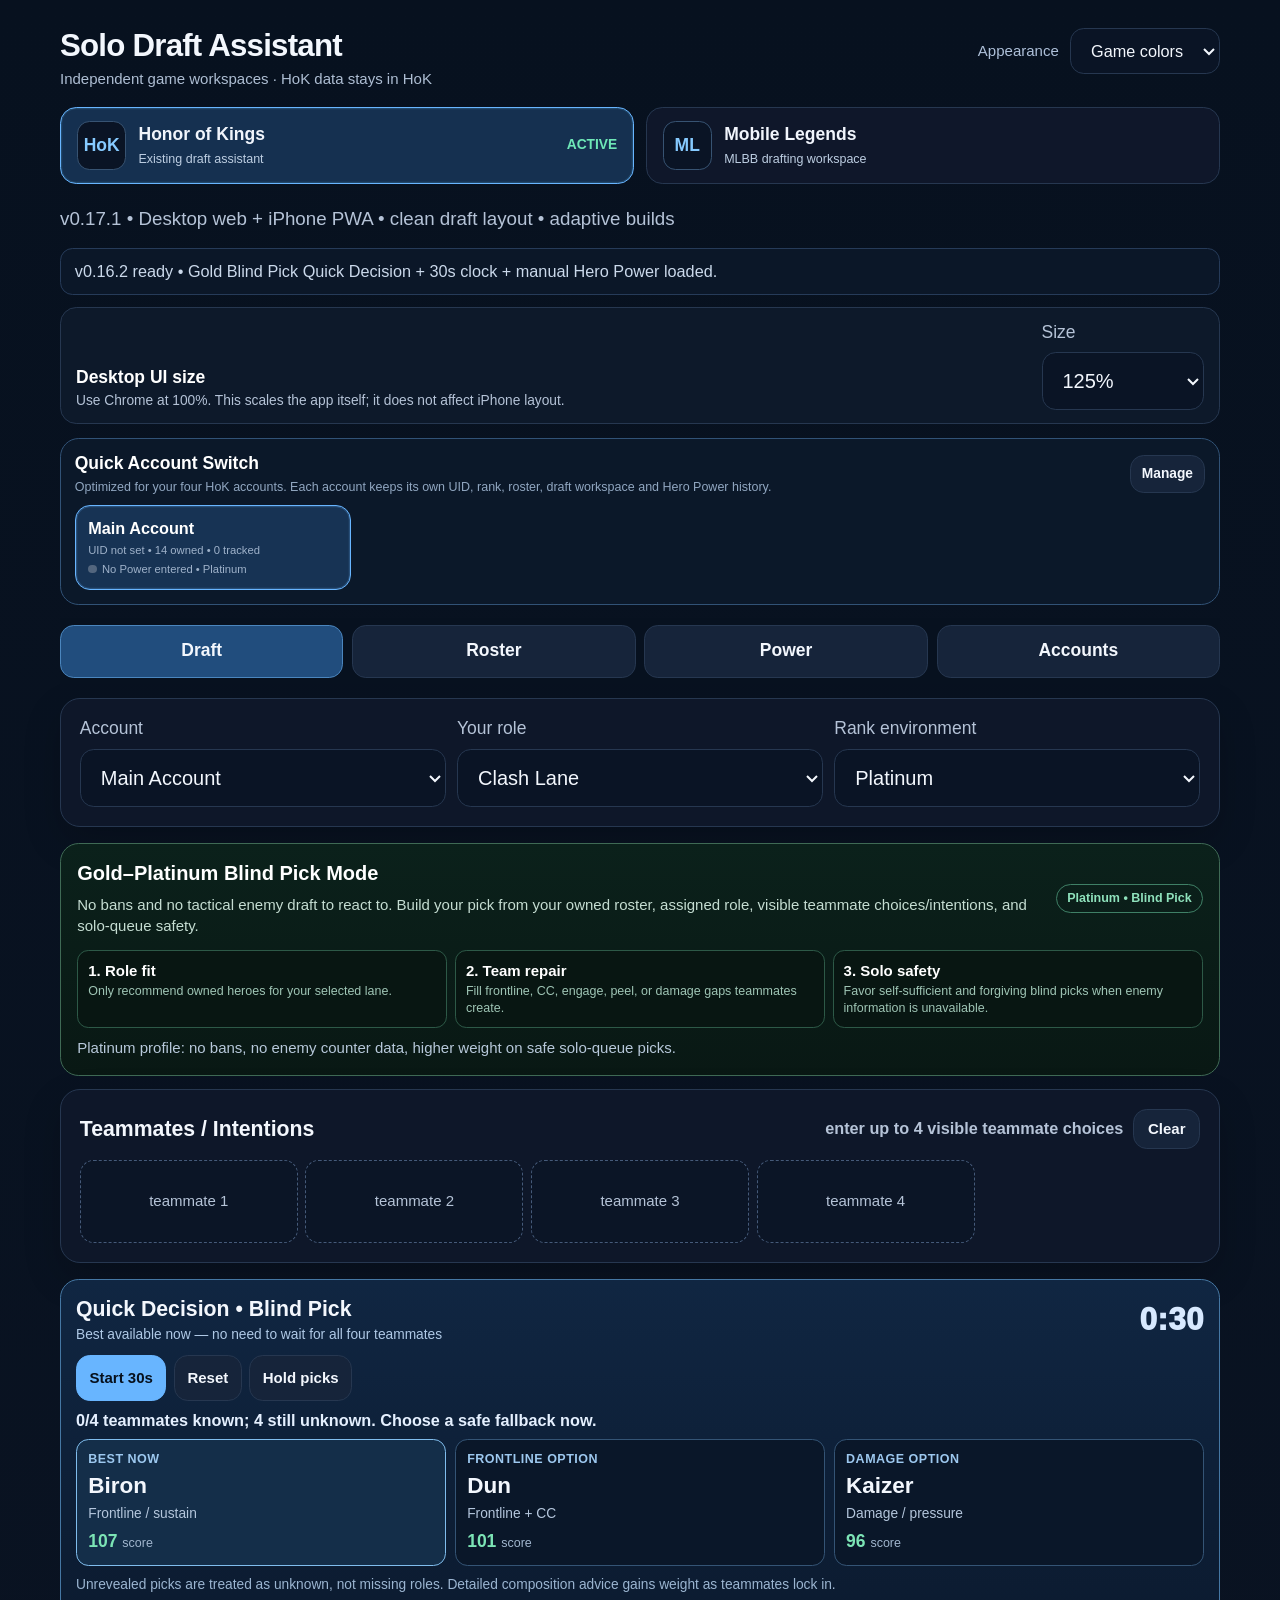
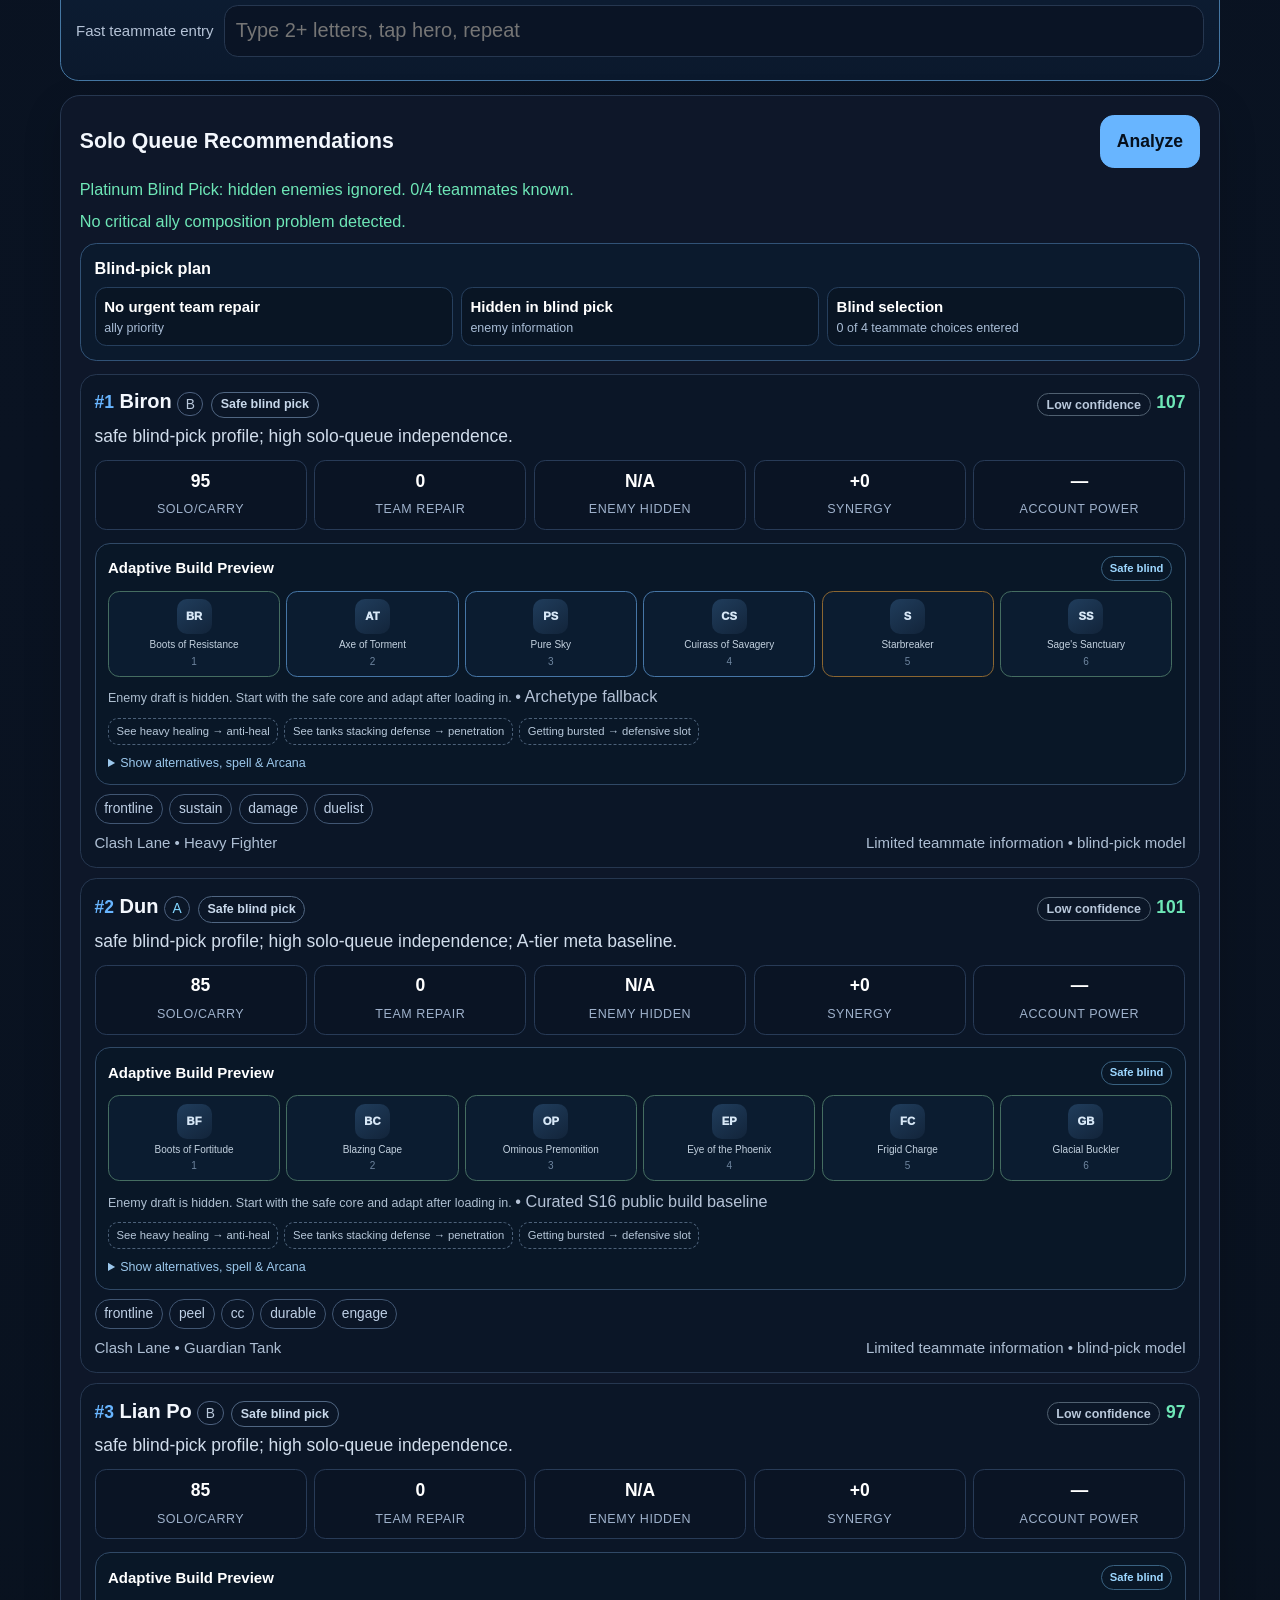
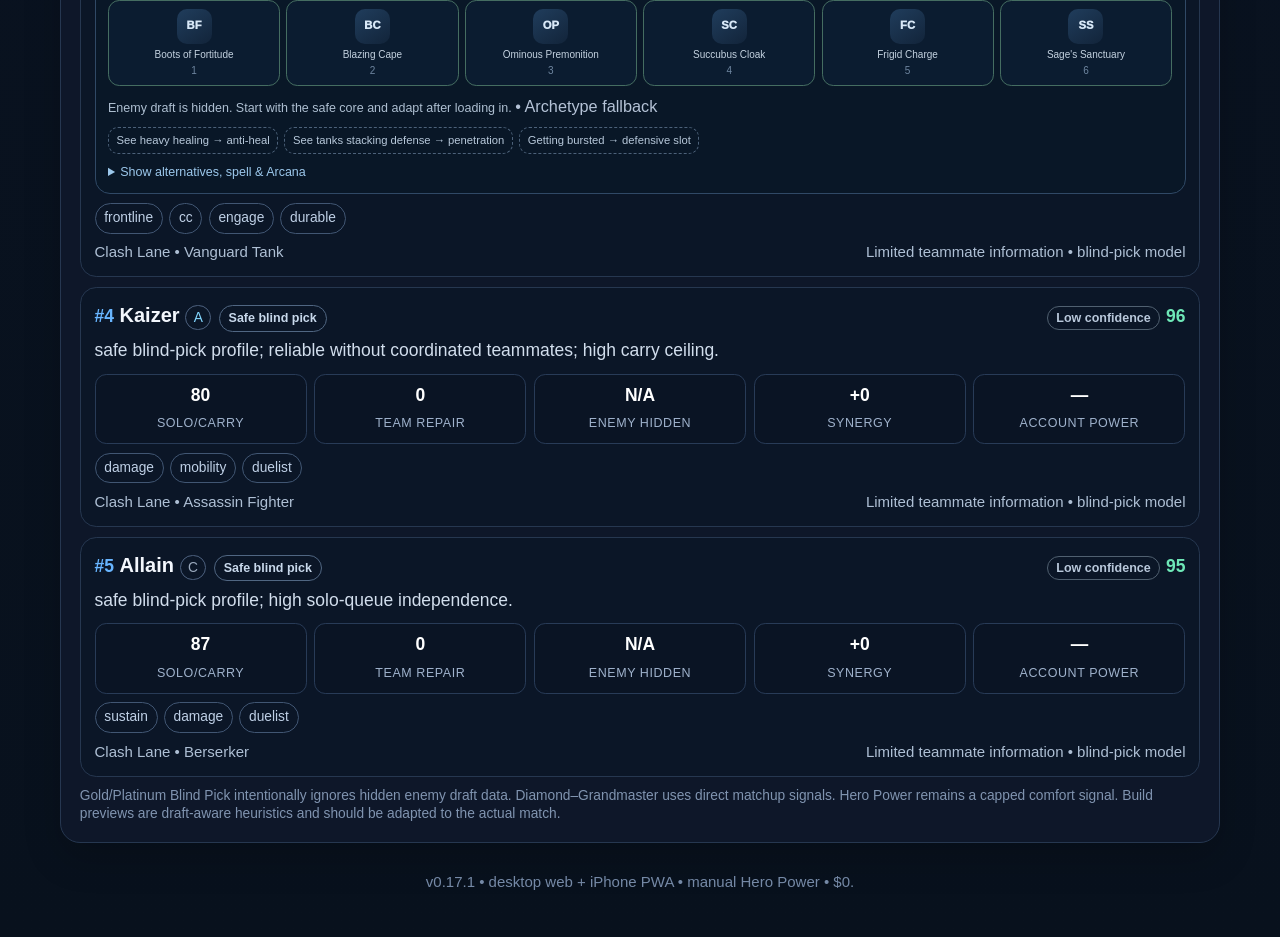
==== index.html @ 766354cb "chore: update v0.17.1 visible release labels" ====
<!doctype html>
<html lang="en">
<head>
<meta charset="utf-8"/>
<meta name="viewport" content="width=device-width,initial-scale=1,viewport-fit=cover"/>
<meta name="theme-color" content="#0f172a"/>
<meta name="color-scheme" content="dark"/>
<meta name="apple-mobile-web-app-capable" content="yes"/>
<meta name="apple-mobile-web-app-status-bar-style" content="black-translucent"/>
<meta name="format-detection" content="telephone=no"/>
<meta name="mobile-web-app-capable" content="yes"/>

<title>HoK Solo Draft Assistant — iPhone</title>
<style>
:root{--bg:#07111f;--panel:#0f172a;--line:#263750;--text:#f3f7fd;--muted:#b5c3d7;--accent:#68b5ff;--good:#6ee7b7;--warn:#fbbf24;--bad:#fb7185}
*{box-sizing:border-box} body{margin:0;background:linear-gradient(180deg,#07111f,#0a1322 50%,#08111d);color:var(--text);font-family:-apple-system,BlinkMacSystemFont,"Segoe UI",Roboto,Arial,sans-serif;min-height:100vh;padding:env(safe-area-inset-top) 0 env(safe-area-inset-bottom);font-size:16px;line-height:1.35;-webkit-text-size-adjust:100%;text-size-adjust:100%}
button,input,select{font:inherit}button{color:var(--text);cursor:pointer}button:disabled{opacity:.45;cursor:not-allowed}.app{max-width:960px;margin:auto;padding:16px;transform-origin:top center}h1{font-size:27px;margin:4px 0 2px}.sub{color:var(--muted);font-size:15px;margin-bottom:14px}
.panel{background:rgba(15,23,42,.97);border:1px solid var(--line);border-radius:16px;padding:13px;margin-bottom:11px;box-shadow:0 12px 30px rgba(0,0,0,.18)}
.row{display:flex;gap:8px;align-items:center}.grow{flex:1}.grid{display:grid;grid-template-columns:repeat(3,1fr);gap:9px}
label{display:block;color:var(--muted);font-size:14px;margin-bottom:6px} select,input[type=text]{width:100%;background:#0a1425;color:var(--text);border:1px solid var(--line);border-radius:11px;padding:13px 12px;outline:none;min-height:46px}
.btn{border:1px solid var(--line);background:#16243a;color:var(--text);border-radius:11px;padding:11px 13px;font-weight:750;font-size:14px}.btn.primary{background:var(--accent);border-color:var(--accent);color:#06101d}.btn.active{background:#214d7d;border-color:#4b86be}
.tabs{display:flex;gap:7px;margin-bottom:11px;position:sticky;top:0;z-index:10;background:#07111f;padding:5px 0}.tab{flex:1}.hidden{display:none!important}.section-title{font-size:17px;font-weight:800;margin-bottom:9px;display:flex;align-items:center;justify-content:space-between;gap:8px}
.slots{display:grid;grid-template-columns:repeat(5,1fr);gap:6px}.slot{min-height:68px;border:1px dashed #455a79;border-radius:11px;padding:5px;display:flex;align-items:center;justify-content:center;text-align:center;color:var(--muted);font-size:12px;background:#0b1526;position:relative}.slot.filled{border-style:solid;color:var(--text);background:#142239}.slot .x{position:absolute;right:3px;top:0;border:0;background:transparent;color:#c4d0df;font-size:17px}.slot small{display:block;color:#b8c7da;font-size:10px;margin-top:3px}
.modebar{display:flex;gap:6px;overflow-x:auto;overflow-y:hidden;margin:8px 0;-webkit-overflow-scrolling:touch}.mode{white-space:nowrap}.hero-list{display:grid;grid-template-columns:repeat(2,1fr);gap:7px;padding-right:2px}.picker-list{max-height:none!important;overflow:visible!important}.picker-toolbar{display:flex;align-items:center;justify-content:space-between;gap:8px;margin:8px 0}.picker-toolbar .btn{padding:10px 12px}.pager{display:flex;align-items:center;justify-content:center;gap:9px;margin-top:10px}.pager .btn{min-width:104px}.pager-info{min-width:74px;text-align:center;color:var(--muted);font-size:13px}.picker-empty{grid-column:1/-1;border:1px dashed #3d526f;border-radius:11px;padding:18px;text-align:center;color:var(--muted);font-size:13px}.result-count{font-size:12px;color:var(--muted);text-align:right}
.hero{border:1px solid var(--line);background:#0c1728;border-radius:12px;padding:11px;display:flex;justify-content:space-between;gap:8px;align-items:center;color:var(--text);text-align:left;width:100%}.hero-name{font-size:16px;font-weight:850;color:#fff;letter-spacing:.1px}.hero-meta{font-size:12px;color:#c7d5e8;font-weight:600;margin-top:2px}.pill{font-size:11px;border:1px solid #4d617f;border-radius:999px;padding:3px 6px;color:#c7d5e8;white-space:nowrap}.pill.owned{color:var(--good);border-color:#2e725d}.tierS{color:#ffd166}.tierA{color:#83d7ff}.tierB{color:#b9c8db}.tierC{color:#9aa9bd}
.rec{border:1px solid var(--line);border-radius:13px;padding:11px;margin-bottom:8px;background:#0b1627}.rec-head{display:flex;justify-content:space-between;gap:8px}.rank{font-size:14px;color:var(--accent);font-weight:900}.score{font-size:14px;color:var(--good);font-weight:900}.reason{font-size:14px;color:#d2deed;margin-top:5px;line-height:1.4}.tags{display:flex;gap:5px;flex-wrap:wrap;margin-top:7px}.tag{font-size:11px;padding:4px 7px;border-radius:999px;border:1px solid #415673;color:#bfd0e6}.issues{display:flex;gap:6px;flex-wrap:wrap;margin:0 0 9px}.issue{font-size:12px;padding:5px 8px;border-radius:999px;background:#2a2016;color:#ffd39a;border:1px solid #72512c}.enemyissue{background:#251a25;color:#f4c6ef;border-color:#664366}.ok{font-size:13px;color:var(--good);margin-bottom:8px}.muted{color:var(--muted);font-size:13px}.statline{display:flex;justify-content:space-between;gap:8px;color:#aebfd4;font-size:12px;margin-top:7px}.account-row{margin-bottom:7px}.footer{color:#7589a6;text-align:center;font-size:12px;padding:10px 0 20px}
.status{font-size:13px;padding:9px 11px;border-radius:10px;background:#0b1728;border:1px solid #263b59;margin-bottom:10px;color:#cbd9eb}
.breakdown{display:grid;grid-template-columns:repeat(4,1fr);gap:6px;margin-top:9px}.metric{background:#0a1424;border:1px solid #283b57;border-radius:9px;padding:7px;text-align:center}.metric strong{display:block;font-size:14px;color:#fff}.metric span{font-size:10px;color:#9fb2cc;text-transform:uppercase;letter-spacing:.45px}.match-good{color:#7ce5ba;border-color:#2f6e5c}.match-bad{color:#ff9aad;border-color:#74404b}.syn-good{color:#9fd5ff;border-color:#376386}.source-note{font-size:11px;color:#8094b0;line-height:1.35;margin-top:8px}.recommendation-label{font-size:11px;font-weight:800;letter-spacing:.4px;text-transform:uppercase;color:#9cb0ca;margin-top:8px;margin-bottom:4px}
.draft-summary{border:1px solid #315276;background:#0b1a2d;border-radius:13px;padding:11px;margin-bottom:10px}.draft-summary-title{font-size:13px;font-weight:900;color:#fff;margin-bottom:6px}.draft-summary-grid{display:grid;grid-template-columns:repeat(3,1fr);gap:6px}.summary-cell{background:#091524;border:1px solid #263f5d;border-radius:9px;padding:7px}.summary-cell strong{display:block;color:#fff;font-size:12px}.summary-cell span{display:block;color:#a9bdd6;font-size:10px;margin-top:2px}.pick-badge{display:inline-flex;align-items:center;border:1px solid #426383;border-radius:999px;padding:3px 7px;font-size:10px;font-weight:850;margin-left:6px;color:#d7e8fb}.pick-badge.counter{color:#82e2ba;border-color:#31705a}.pick-badge.teamfix{color:#ffd78d;border-color:#765b2d}.pick-badge.synergy{color:#9fd5ff;border-color:#376386}.pick-badge.safe{color:#c8d8eb;border-color:#506682}.pick-badge.carry{color:#e5b6ff;border-color:#69477b}.pick-badge.risk{color:#ff9aad;border-color:#74404b}.confidence{font-size:10px;font-weight:850;padding:3px 7px;border-radius:999px;border:1px solid #405873;color:#bdd0e5}.confidence.high{color:#7ce5ba;border-color:#2f6e5c}.confidence.medium{color:#ffd78d;border-color:#765b2d}.confidence.low{color:#b9c8db;border-color:#506070}.warning-line{margin-top:7px;font-size:11px;color:#ffb3bf;font-weight:700}


/* v0.5 Diamond–Grandmaster live draft clock */
.draft-clock{border:1px solid #315f8c;background:linear-gradient(180deg,#0b1b30,#091523);border-radius:15px;padding:13px;margin-bottom:11px}
.clock-head{display:flex;align-items:center;justify-content:space-between;gap:10px;margin-bottom:9px}.clock-title{font-size:16px;font-weight:900;color:#fff}.clock-rank-note{font-size:11px;color:#9db5d0}
.phase-buttons{display:grid;grid-template-columns:repeat(4,1fr);gap:6px;margin-bottom:10px}.phase-btn{padding:9px 7px;font-size:12px}.phase-btn.active{background:#1f5689;border-color:#63a9e9}
.clock-main{display:grid;grid-template-columns:150px 1fr;gap:11px;align-items:stretch}.timer-box{display:flex;flex-direction:column;align-items:center;justify-content:center;background:#07111e;border:1px solid #2a4563;border-radius:13px;padding:10px;min-height:112px}.timer-value{font-size:38px;line-height:1;font-weight:950;letter-spacing:1px;color:#fff;font-variant-numeric:tabular-nums}.timer-label{font-size:10px;color:#92a9c3;text-transform:uppercase;letter-spacing:.7px;margin-top:5px}.timer-box.commit{border-color:#8b692e;background:#211a0d}.timer-box.commit .timer-value{color:#ffd477}.timer-box.emergency{border-color:#8c3d4a;background:#251116;animation:pulseUrgent .8s infinite alternate}.timer-box.emergency .timer-value{color:#ff94a7}@keyframes pulseUrgent{from{box-shadow:0 0 0 rgba(251,113,133,0)}to{box-shadow:0 0 18px rgba(251,113,133,.24)}}
.clock-controls{display:flex;gap:6px;margin-top:8px}.clock-controls .btn{padding:7px 9px;font-size:11px}.phase-guide{background:#0a1727;border:1px solid #29425f;border-radius:12px;padding:10px}.phase-guide strong{display:block;color:#fff;font-size:13px;margin-bottom:4px}.phase-guide p{margin:0;color:#c1d0e3;font-size:12px;line-height:1.4}.decision-mode{display:inline-flex;margin-top:7px;padding:4px 8px;border-radius:999px;border:1px solid #45617e;color:#cbd9e9;font-size:10px;font-weight:850;text-transform:uppercase;letter-spacing:.45px}.decision-mode.commit{color:#ffd477;border-color:#8b692e}.decision-mode.emergency{color:#ff9daf;border-color:#8c3d4a}
.phase-math{display:grid;grid-template-columns:repeat(4,1fr);gap:6px;margin-top:9px}.phase-math div{background:#081421;border:1px solid #263d58;border-radius:9px;padding:7px;text-align:center}.phase-math strong{display:block;color:#fff;font-size:11px}.phase-math span{display:block;color:#8ea5bf;font-size:9px;margin-top:2px}
.urgent-banner{border:1px solid #8c3d4a;background:#251116;color:#ffb7c3;border-radius:10px;padding:9px 10px;margin-bottom:8px;font-size:12px;font-weight:800}.commit-banner{border:1px solid #8b692e;background:#211a0d;color:#ffe0a0;border-radius:10px;padding:9px 10px;margin-bottom:8px;font-size:12px;font-weight:800}

.power-account{display:flex;justify-content:space-between;gap:12px;align-items:center;padding:11px 12px;border:1px solid var(--line);border-radius:13px;background:#0b1627;margin-bottom:10px}.power-account strong{font-size:15px}.uid-line{font-size:11px;color:#c9d7e9;margin-top:3px}.uid-missing{color:#fbbf24}.power-summary{display:grid;grid-template-columns:repeat(3,1fr);gap:8px;margin:10px 0}.power-stat{border:1px solid var(--line);background:#0b1627;border-radius:12px;padding:10px}.power-stat strong{display:block;font-size:18px;color:#fff}.power-stat span{display:block;font-size:10px;color:var(--muted);margin-top:3px}.power-row{border:1px solid var(--line);background:#0c1728;border-radius:13px;padding:11px;margin-bottom:8px}.power-row-top{display:flex;justify-content:space-between;gap:8px;align-items:flex-start}.power-current{font-size:18px;font-weight:900;color:#fff}.power-delta{font-size:10px;font-weight:800}.power-delta.up{color:var(--good)}.power-delta.down{color:var(--bad)}.power-delta.flat{color:var(--muted)}.power-controls{display:grid;grid-template-columns:1fr auto;gap:8px;margin-top:9px}.power-controls input{min-width:0}.power-history{display:flex;gap:6px;flex-wrap:wrap;margin-top:7px}.history-chip{font-size:9px;border:1px solid #40516b;border-radius:999px;padding:3px 6px;color:#bcd0e6}.account-editor{width:100%}.account-editor-grid{display:grid;grid-template-columns:minmax(0,1fr) minmax(150px,.8fr) auto;gap:8px;align-items:end}.account-editor-grid input{width:100%}.account-note{font-size:10px;color:var(--muted);margin-top:5px;line-height:1.35}.uid-badge{font-size:10px;border:1px solid #40516b;border-radius:999px;padding:4px 7px;color:#c9d7e9}.uid-badge.linked{color:var(--good);border-color:#2e725d}.power-source{font-size:10px;color:var(--muted);line-height:1.4;margin-top:8px}.power-empty{padding:14px;border:1px dashed #40516b;border-radius:12px;color:var(--muted);font-size:12px}
@media(max-width:600px){.power-summary{grid-template-columns:1fr}.account-editor-grid{grid-template-columns:1fr}.power-account{align-items:flex-start;flex-direction:column}}
@media(max-width:800px){.phase-buttons{grid-template-columns:1fr 1fr}.clock-main{grid-template-columns:1fr}.phase-math{grid-template-columns:1fr 1fr}.timer-value{font-size:42px}}

/* v0.6 Gold–Platinum blind-pick mode */
.blind-panel{border:1px solid #3f6a55;background:linear-gradient(180deg,#0b211b,#091814);border-radius:15px;padding:13px;margin-bottom:11px}
.blind-head{display:flex;align-items:center;justify-content:space-between;gap:10px}.blind-title{font-size:16px;font-weight:900;color:#fff}.blind-copy{font-size:12px;color:#c5ddd2;line-height:1.45;margin-top:5px}.blind-grid{display:grid;grid-template-columns:repeat(3,1fr);gap:6px;margin-top:10px}.blind-cell{background:#081612;border:1px solid #2d5947;border-radius:9px;padding:8px}.blind-cell strong{display:block;color:#fff;font-size:12px}.blind-cell span{display:block;color:#9fc5b5;font-size:10px;margin-top:2px}.blind-badge{font-size:10px;font-weight:850;padding:4px 8px;border:1px solid #3f8066;border-radius:999px;color:#8fe2bc;white-space:nowrap}.rank-mode-note{font-size:12px;color:#b7c8da;margin-top:8px}.blind-mode .enemy-only,.blind-mode .ban-only{display:none!important}.blind-mode #draftClock{display:none!important}.draft-mode #blindPickPanel{display:none!important}
@media(max-width:700px){.blind-grid{grid-template-columns:1fr}}

/* v0.3.3 desktop display scaling: approximates browser zoom without changing Chrome itself */
.scale-panel{display:flex;align-items:end;gap:10px;margin-bottom:11px;padding:10px 12px;background:#0d192a;border:1px solid var(--line);border-radius:13px}
.scale-panel .scale-copy{flex:1;min-width:0}.scale-panel .scale-title{font-weight:850;font-size:14px;color:#fff}.scale-panel .scale-note{font-size:11px;color:var(--muted);margin-top:2px}.scale-panel select{width:130px;min-width:130px}
@media(min-width:801px){
  body[data-ui-scale="100"] .app{zoom:1}
  body[data-ui-scale="115"] .app{zoom:1.15}
  body[data-ui-scale="125"] .app{zoom:1.25}
  body[data-ui-scale="135"] .app{zoom:1.35}
  .panel{padding:15px;margin-bottom:13px}
  .hero-list{grid-template-columns:repeat(2,minmax(0,1fr));gap:9px}
  .hero{min-height:58px;padding:11px}
  .slot{min-height:66px}
}
@media(max-width:800px){
  body .app{zoom:1!important;max-width:800px}
  .scale-panel{display:none}
}
@media(max-width:600px){.draft-summary-grid{grid-template-columns:1fr}.breakdown{grid-template-columns:repeat(2,1fr)}.app{padding:12px}.hero-name{font-size:16px}.hero-meta{font-size:12px}.pill{font-size:10px}.grid{grid-template-columns:1fr 1fr}.hero-list{grid-template-columns:1fr}.slots{gap:5px}.slot{min-height:56px}.rankfield{grid-column:1/-1}}

/* v0.8 quick account switcher */
.account-switch-shell{border:1px solid #315276;background:#0b1829;border-radius:15px;padding:11px;margin-bottom:11px}.account-switch-head{display:flex;align-items:center;justify-content:space-between;gap:10px;margin-bottom:8px}.account-switch-title{font-size:14px;font-weight:900;color:#fff}.account-switch-note{font-size:10px;color:#91a7c1;margin-top:2px}.quick-accounts{display:grid;grid-template-columns:repeat(4,minmax(0,1fr));gap:7px}.quick-account{border:1px solid #314762;background:#0a1424;border-radius:12px;padding:9px 10px;text-align:left;min-width:0;transition:border-color .12s,background .12s,transform .12s}.quick-account:hover{border-color:#4f7196}.quick-account.active{background:#173354;border-color:#68b5ff;box-shadow:inset 0 0 0 1px rgba(104,181,255,.22)}.quick-account-name{font-size:13px;font-weight:900;color:#fff;white-space:nowrap;overflow:hidden;text-overflow:ellipsis}.quick-account-meta{font-size:9px;color:#9fb2ca;margin-top:3px;white-space:nowrap;overflow:hidden;text-overflow:ellipsis}.quick-account-rank{display:inline-block;margin-top:5px;font-size:9px;font-weight:850;border:1px solid #425c79;border-radius:999px;padding:2px 6px;color:#c9d8e9}.quick-account.active .quick-account-rank{color:#8fd3ff;border-color:#4c83b2}.quick-account-empty{grid-column:1/-1;color:var(--muted);font-size:11px;padding:6px}.account-profile-grid{display:grid;grid-template-columns:minmax(0,1fr) minmax(150px,.9fr) minmax(130px,.7fr) auto;gap:8px;align-items:end}.account-profile-grid input,.account-profile-grid select{width:100%}.active-account-summary{font-size:11px;color:#b9cce2}.manage-accounts-btn{padding:7px 9px;font-size:11px}
@media(max-width:760px){.quick-accounts{grid-template-columns:repeat(2,minmax(0,1fr))}.account-profile-grid{grid-template-columns:1fr 1fr}.account-profile-grid .profile-save-wrap{grid-column:1/-1}.account-profile-grid .profile-save-wrap .btn{width:100%}}
@media(max-width:430px){.quick-accounts{grid-template-columns:1fr 1fr}.quick-account{padding:8px}.quick-account-name{font-size:12px}.account-profile-grid{grid-template-columns:1fr}}


/* v0.11 Camp Power dashboard + account-aware drafting */
.sync-dashboard{border:1px solid #34516f;background:linear-gradient(180deg,#0a1b2f,#091624);border-radius:14px;padding:12px;margin-bottom:11px}
.sync-top{display:flex;justify-content:space-between;gap:12px;align-items:flex-start}.sync-title{font-size:15px;font-weight:900;color:#fff}.sync-sub{font-size:10px;color:#9db2cb;margin-top:3px;line-height:1.4}
.sync-badge{font-size:10px;font-weight:900;padding:5px 8px;border-radius:999px;border:1px solid #4b607b;color:#b8c9dc;white-space:nowrap}.sync-badge.good{color:#7ce5ba;border-color:#2f6e5c}.sync-badge.stale{color:#ffd28c;border-color:#76572e}
.sync-grid{display:grid;grid-template-columns:repeat(4,1fr);gap:7px;margin-top:9px}.sync-cell{border:1px solid #2d4059;background:#091524;border-radius:10px;padding:8px}.sync-cell strong{display:block;color:#fff;font-size:13px}.sync-cell span{display:block;color:#94a9c1;font-size:9px;margin-top:2px}
.sync-actions{display:flex;gap:7px;flex-wrap:wrap;margin-top:9px}.sync-primary{font-size:13px;padding:11px 14px}
.stale-warning{border:1px solid #75572d;background:#241b0d;color:#ffd28c;border-radius:10px;padding:8px 10px;font-size:11px;font-weight:750;margin-top:8px}
.power-toolbar{display:grid;grid-template-columns:1fr 190px;gap:8px;margin-top:8px}.power-sort-wrap label{margin-bottom:4px}
.power-sync-history{margin-top:10px;border-top:1px solid #233650;padding-top:8px}.sync-history-row{display:flex;justify-content:space-between;gap:10px;font-size:10px;color:#b7c7da;padding:5px 0;border-bottom:1px solid rgba(64,81,107,.35)}.sync-history-row:last-child{border-bottom:0}
.power-card-actions{margin-top:8px}.manual-fallback summary{font-size:10px;color:#879bb5;cursor:pointer}.manual-fallback[open] summary{color:#b8c9dc}.manual-fallback .power-controls{margin-top:7px}
.power-source-label{display:inline-block;margin-top:4px;font-size:9px;padding:2px 6px;border:1px solid #345b70;border-radius:999px;color:#8bd3ef}
.comfort-good{color:#7ce5ba;border-color:#2f6e5c}.comfort-mid{color:#9fd5ff;border-color:#376386}
.account-sync-dot{display:inline-block;width:7px;height:7px;border-radius:50%;background:#53667e;margin-right:4px}.account-sync-dot.good{background:#6ee7b7}.account-sync-dot.stale{background:#fbbf24}
@media(min-width:601px){.breakdown{grid-template-columns:repeat(5,1fr)}}
@media(max-width:700px){.sync-grid{grid-template-columns:repeat(2,1fr)}.power-toolbar{grid-template-columns:1fr}.sync-top{flex-direction:column}.sync-actions .btn{flex:1}}


/* v0.12-v0.14 reliability, Power progression and adaptive-build UI */
.sync-pipeline{display:flex;gap:5px;flex-wrap:wrap;margin-top:9px}
.sync-step{font-size:9px;font-weight:850;border:1px solid #324862;color:#7f93aa;border-radius:999px;padding:4px 7px}
.sync-step.active{border-color:#4f86bd;color:#a9d7ff;background:#0f2944}.sync-step.done{border-color:#2f6e5c;color:#7ce5ba;background:#0b2a23}.sync-step.fail{border-color:#7d3b43;color:#ff9ca7;background:#2e1015}
.sync-failure{margin-top:9px;border:1px solid #7d3b43;background:#281116;color:#ffd0d4;border-radius:11px;padding:9px 10px;font-size:11px;line-height:1.45}
.sync-failure strong{display:block;color:#fff;margin-bottom:3px}.sync-failure .row{margin-top:7px}
.data-safety{margin-top:14px;padding-top:12px;border-top:1px solid var(--line)}
.safety-grid{display:grid;grid-template-columns:repeat(3,1fr);gap:8px}.safety-card{border:1px solid #2d4059;background:#091524;border-radius:11px;padding:9px;display:flex;flex-direction:column;gap:7px}.safety-card strong{color:#fff}.safety-card span{font-size:10px;color:#97abc2;line-height:1.4}.safety-card input{font-size:10px}
.power-progress-card{border:1px solid #314760;background:#0a1728;border-radius:11px;padding:9px;margin-top:7px}
.power-mainline{display:flex;align-items:flex-end;justify-content:space-between;gap:8px}.power-mainline strong{font-size:25px;color:#fff}.power-status-pill{font-size:9px;font-weight:900;border:1px solid #50627a;border-radius:999px;padding:3px 6px;color:#b9c9dc}.power-status-pill.ranked{border-color:#756630;color:#ffe594}.power-status-pill.opportunity{border-color:#2f6e5c;color:#7ce5ba}
.progress-track{height:7px;border-radius:999px;background:#17263a;overflow:hidden;margin-top:7px}.progress-fill{height:100%;background:linear-gradient(90deg,#4d8fd0,#77d6b2);border-radius:999px}
.power-break-grid{display:grid;grid-template-columns:repeat(3,1fr);gap:6px;margin-top:8px}.power-break-cell{border:1px solid #273b52;border-radius:9px;padding:7px;background:#091321}.power-break-cell strong{display:block;color:#fff;font-size:12px}.power-break-cell span{display:block;font-size:8px;color:#8ea4bd;margin-top:2px}
.power-advice{margin-top:8px;border-left:3px solid #4d8fd0;padding:6px 8px;background:#0a1a2c;border-radius:0 8px 8px 0;font-size:10px;color:#bed0e2;line-height:1.45}.power-advice strong{color:#fff}
.extended-missing{font-size:9px;color:#8297b0;margin-top:6px}
.manual-metrics{display:grid;grid-template-columns:repeat(4,1fr);gap:6px;margin-top:7px}.manual-metrics input{min-width:0}
.build-preview{margin-top:10px;border:1px solid #304966;background:#091727;border-radius:12px;padding:10px}.build-head{display:flex;justify-content:space-between;gap:8px;align-items:center}.build-title{font-weight:900;color:#fff;font-size:12px}.build-badge{font-size:9px;font-weight:900;border:1px solid #396180;color:#9dd7ff;border-radius:999px;padding:3px 6px}
.item-strip{display:grid;grid-template-columns:repeat(6,1fr);gap:5px;margin-top:8px}.item-card{border:1px solid #344a64;background:#0b1c30;border-radius:9px;padding:6px 4px;text-align:center;min-width:0}.item-card.core{border-color:#4676a6}.item-card.counter{border-color:#8b6631}.item-card.defense{border-color:#456d61}.item-card .item-icon{width:28px;height:28px;margin:0 auto 4px;border-radius:8px;background:linear-gradient(145deg,#203d5c,#12243a);display:flex;align-items:center;justify-content:center;color:#d8e8f7;font-weight:950;font-size:9px}.item-card .item-name{font-size:8px;line-height:1.15;color:#c4d2e0;word-break:break-word}.item-card .item-num{font-size:8px;color:#6f86a0;margin-top:3px}
.build-reason{font-size:10px;color:#aebfd1;line-height:1.45;margin-top:7px}.build-swaps{display:flex;gap:5px;flex-wrap:wrap;margin-top:7px}.swap-chip{font-size:9px;border:1px dashed #4c6179;border-radius:8px;padding:4px 6px;color:#b7c8da}
.build-details{margin-top:8px}.build-details summary{font-size:10px;color:#9cc8ec;cursor:pointer}.build-variants{display:grid;grid-template-columns:repeat(3,1fr);gap:6px;margin-top:7px}.variant-card{border:1px solid #2b4058;border-radius:9px;padding:7px;background:#081421}.variant-card.recommended{border-color:#4679a8}.variant-card strong{display:block;color:#fff;font-size:10px}.variant-card span{display:block;color:#8fa5bd;font-size:8px;margin-top:3px;line-height:1.35}
.diag-list{font-size:9px;color:#93a9c1;margin-top:7px}.diag-line{display:flex;justify-content:space-between;gap:8px;padding:3px 0;border-bottom:1px solid rgba(70,90,115,.25)}.diag-line:last-child{border-bottom:0}
@media(max-width:760px){.safety-grid{grid-template-columns:1fr}.item-strip{grid-template-columns:repeat(3,1fr)}.build-variants{grid-template-columns:1fr}.power-break-grid{grid-template-columns:repeat(2,1fr)}.manual-metrics{grid-template-columns:1fr 1fr}}


/* v0.16 manual-first Hero Power */
.quick-power-panel{margin:12px 0;border:1px solid #35516e;background:#091727;border-radius:12px;padding:10px}
.quick-power-head{display:flex;justify-content:space-between;gap:10px;align-items:center}
.quick-power-head strong{display:block;color:#fff;font-size:12px}
.quick-power-head span{display:block;color:#8fa6bd;font-size:9px;margin-top:2px}
.quick-actions{display:flex;gap:6px;flex-wrap:wrap}
.quick-power-grid{display:grid;grid-template-columns:repeat(4,1fr);gap:7px;margin-top:9px}
.quick-power-item{border:1px solid #2e445c;background:#081421;border-radius:10px;padding:7px}
.quick-power-item.dirty{border-color:#78662e;background:#171507}
.quick-power-label{display:flex;justify-content:space-between;gap:6px;align-items:center;margin-bottom:5px}
.quick-power-label strong{font-size:10px;color:#fff;overflow:hidden;text-overflow:ellipsis;white-space:nowrap}
.quick-power-label span{font-size:8px;color:#8097af}
.quick-power-input{width:100%;box-sizing:border-box;background:#07111d;color:#fff;border:1px solid #334c67;border-radius:8px;padding:7px 8px;font-size:13px;font-weight:850}
.quick-power-input:focus{outline:2px solid #4c8ccb;outline-offset:1px}
.manual-power-card{border:1px solid #314760;background:#0a1728;border-radius:11px;padding:9px;margin-top:7px}
.manual-power-stats{display:grid;grid-template-columns:repeat(3,1fr);gap:6px;margin-top:8px}
.manual-power-stats>div{border:1px solid #273b52;border-radius:9px;padding:7px;background:#091321}
.manual-power-stats strong{display:block;color:#fff;font-size:12px}.manual-power-stats span{display:block;font-size:8px;color:#8ea4bd;margin-top:2px}
.manual-primary{display:flex;gap:6px;align-items:center;margin-top:9px}.manual-primary .power-input{max-width:190px}
.manual-note{font-size:9px;color:#8198b0;margin-top:5px}
@media(max-width:1100px){.quick-power-grid{grid-template-columns:repeat(3,1fr)}}
@media(max-width:760px){.quick-power-grid{grid-template-columns:repeat(2,1fr)}.quick-power-head{align-items:flex-start;flex-direction:column}.manual-power-stats{grid-template-columns:1fr 1fr}}


/* v0.16.2 iPhone / PWA compatibility */
html{background:#07111f;min-height:100%}
body{min-height:100vh;min-height:100dvh;padding:env(safe-area-inset-top) env(safe-area-inset-right) env(safe-area-inset-bottom) env(safe-area-inset-left);overscroll-behavior-y:none}
button,.btn,.tab,.mode,.hero,.quick-account,.roster-hero{touch-action:manipulation;-webkit-tap-highlight-color:rgba(104,181,255,.16)}
.mobile-readiness{display:none;border:1px solid #315276;background:#0b1829;border-radius:14px;padding:10px;margin-bottom:11px}
.mobile-ready-head{display:flex;justify-content:space-between;align-items:center;gap:8px}
.mobile-ready-head strong{font-size:13px;color:#fff}.mobile-ready-head span{font-size:9px;font-weight:900;border:1px solid #43617e;border-radius:999px;padding:3px 7px;color:#bcd0e5}
.mobile-ready-grid{display:grid;grid-template-columns:repeat(4,1fr);gap:6px;margin-top:8px}
.mobile-ready-grid>div{border:1px solid #2b4059;background:#091524;border-radius:9px;padding:7px}
.mobile-ready-grid strong{display:block;color:#fff;font-size:11px}.mobile-ready-grid span{display:block;color:#8fa5be;font-size:8px;margin-top:2px}
.mobile-ready-note{font-size:9px;color:#a9bdd3;line-height:1.45;margin-top:7px}
.mobile-install-help{margin-top:7px}.mobile-install-help summary{font-size:10px;color:#9dcfff;cursor:pointer}.mobile-install-help div{font-size:9px;line-height:1.5;color:#a9bdd3;padding-top:6px}
@media(max-width:600px){
  body{font-size:16px}
  .app{padding:10px 10px calc(16px + env(safe-area-inset-bottom));width:100%;overflow-x:hidden}
  h1{font-size:23px;line-height:1.15}
  .sub{font-size:13px}
  .mobile-readiness{display:block}
  .tabs{top:env(safe-area-inset-top);padding:6px 0;background:rgba(7,17,31,.97);backdrop-filter:blur(10px);-webkit-backdrop-filter:blur(10px)}
  .tab{min-height:46px;padding:9px 6px;font-size:12px}
  .btn{min-height:44px;padding:10px 12px}
  input,select,textarea,.quick-power-input,.power-input{font-size:16px!important;min-height:44px}
  .modebar{scrollbar-width:none}.modebar::-webkit-scrollbar{display:none}
  .mode{min-height:42px}
  .slots{display:flex;overflow-x:auto;overscroll-behavior-x:contain;scroll-snap-type:x proximity;padding-bottom:4px}
  .slot{flex:0 0 88px;min-height:64px;scroll-snap-align:start}
  .hero-list{grid-template-columns:1fr}
  .hero{min-height:58px}
  .quick-power-grid{grid-template-columns:1fr 1fr}
  .quick-power-input{padding:10px}
  .quick-power-item{padding:8px}
  .item-strip{grid-template-columns:repeat(3,1fr)}
  .phase-buttons{grid-template-columns:1fr 1fr}
  .clock-main{grid-template-columns:1fr}
  .timer-box{min-height:98px}
  .panel{border-radius:14px;padding:11px}
  .sync-actions{display:grid;grid-template-columns:1fr}
  .sync-actions .btn{width:100%}
  .account-switch-head{align-items:flex-start;flex-direction:column}
  .quick-account{min-height:62px}
  .power-row{overflow:hidden}
  .manual-primary{align-items:stretch}.manual-primary .power-input{max-width:none;flex:1}
  .manual-primary .btn{flex:0 0 auto}
}
@media(max-width:430px){
  .mobile-ready-grid{grid-template-columns:1fr 1fr}
  .quick-power-grid{grid-template-columns:1fr}
  .quick-accounts{grid-template-columns:1fr 1fr}
  .statline{flex-direction:column;gap:3px}
  .build-head{align-items:flex-start}
}
@media(display-mode:standalone){
  body{background:#07111f}
  .mobile-mode-standalone{display:block}
}


/* v0.16.2 — Gold / Platinum Quick Decision */
.quick-decision{border:1px solid #4577a3;background:linear-gradient(180deg,#102642,#0b192d);border-radius:15px;padding:12px;margin-bottom:11px}
.quick-head{display:flex;justify-content:space-between;align-items:center;gap:10px;margin-bottom:8px}
.quick-head strong{font-size:17px}.quick-head small{display:block;color:#afc9e6;font-size:11px;margin-top:2px}
.quick-time{font-size:25px;font-weight:950;letter-spacing:.4px;font-variant-numeric:tabular-nums;color:#d7e9ff}
.quick-time.commit{color:#ffd47b}.quick-time.emergency{color:#ff9dab}
.quick-tools{display:flex;flex-wrap:wrap;gap:6px;align-items:center;margin-bottom:7px}
.quick-tools .btn{padding:8px 10px;min-height:37px;font-size:12px}
.quick-note{font-size:13px;font-weight:750;color:#e5f0ff;margin:6px 0}
.quick-choice-grid{display:grid;grid-template-columns:repeat(3,minmax(0,1fr));gap:7px}
.quick-card{border:1px solid #345475;background:#0a1729;border-radius:10px;padding:9px;min-width:0}
.quick-first{border-color:#80bded;background:#142e49}
.quick-label{font-size:10px;letter-spacing:.4px;font-weight:900;color:#9dc8ef}
.quick-card strong{display:block;font-size:18px;line-height:1.2;margin-top:3px;overflow-wrap:anywhere}
.quick-sub{font-size:11px;color:#b4c6dc;margin-top:5px}.quick-score{font-size:14px;color:#7ce4b5;font-weight:900;margin-top:5px}.quick-score span{font-size:10px;color:#a1b6ce;font-weight:500}
.quick-uncertainty{font-size:11px;color:#9bb5d1;margin-top:7px;line-height:1.4}
.quick-commit{border-color:#85652b}.quick-emergency{border-color:#9b4954}
.quick-emergency .quick-card:not(:first-child){display:none}
.quick-entry{display:flex;align-items:center;gap:8px;margin-top:9px}
.quick-entry label{font-size:12px;white-space:nowrap;margin:0}.quick-entry input{min-height:39px!important;padding:9px;font-size:16px}
.quick-matches{display:flex;flex-wrap:wrap;gap:5px;margin-top:7px}
.quick-match{border:1px solid #3a607f;border-radius:9px;padding:8px;background:#102844;text-align:left;min-height:37px;font-size:12px}
.quick-match small{font-size:10px;color:#adbed4;margin-left:4px}
@media(max-width:600px){
 .quick-decision{padding:9px}.quick-head strong{font-size:15px}.quick-time{font-size:22px}
 .quick-card{padding:7px}.quick-card strong{font-size:14px}.quick-label{font-size:9px}.quick-sub{font-size:9px}
 .quick-tools .btn{min-height:39px}.quick-entry{display:block}.quick-entry label{margin-bottom:6px}
}

/* v0.17.1 focused draft layout: contextual slot search only when a slot is selected */
.draft-slot-tools{display:flex;gap:8px;align-items:center}
.draft-slot-tools #clearDraft{min-height:32px;padding:5px 11px;font-size:12px}
.slot-entry{border:1px solid #426c9c;background:#0b1e35;border-radius:11px;padding:10px;margin-top:10px}
.slot-entry-head{display:flex;justify-content:space-between;align-items:center;gap:10px;margin-bottom:7px}
.slot-entry-head strong{font-size:13px}
.slot-entry-head .btn{min-height:32px;font-size:12px}
.slot-entry-matches{display:grid;grid-template-columns:repeat(2,minmax(0,1fr));gap:6px;margin-top:9px;max-height:190px;overflow:auto}
.slot-entry-match{background:#132944;border:1px solid #30577c;text-align:left;padding:9px 11px;border-radius:8px;font-size:13px;font-weight:650}
.slot-entry-match:hover,.slot-entry-match:focus-visible{border-color:#68b5ff;background:#1d3d5f}
.slot-entry-match small{display:block;color:var(--muted);font-size:10px;font-weight:400;margin-top:3px}
@media(max-width:560px){.draft-slot-tools{gap:5px}.draft-slot-tools #allySectionHint{font-size:10px}.draft-slot-tools #clearDraft{padding:5px 8px}.slot-entry-matches{grid-template-columns:1fr}}
</style>
<link rel="manifest" href="./manifest.webmanifest"/>
<link rel="apple-touch-icon" href="./icons/icon-180.png"/>
<link rel="icon" type="image/png" sizes="192x192" href="./icons/icon-192.png"/>
<link rel="stylesheet" href="./game-switch.css"/>
<script src="./game-switch.js" defer></script>
</head>
<body>
<div class="app">
<h1>HoK Solo Draft Assistant</h1>
<div class="sub">v0.17.1 • Desktop web + iPhone PWA • clean draft layout • adaptive builds</div>
<div id="status" class="status">v0.17.1 loading…</div>
<div id="mobileReadiness" class="mobile-readiness">
  <div class="mobile-ready-head"><strong>iPhone Compatibility Check</strong><span id="mobileModeBadge">Checking…</span></div>
  <div class="mobile-ready-grid">
    <div><strong id="mobileViewport">—</strong><span>viewport</span></div>
    <div><strong id="mobileStorage">—</strong><span>local data</span></div>
    <div><strong id="mobileOffline">—</strong><span>offline cache</span></div>
    <div><strong id="mobileInstall">—</strong><span>app mode</span></div>
  </div>
  <div id="mobileReadyNote" class="mobile-ready-note">Checking Safari/PWA capabilities…</div>
  <details class="mobile-install-help"><summary>iPhone setup / data transfer</summary>
    <div>For a full PWA test, open the HTTPS-hosted iPhone build in Safari, use Share → Add to Home Screen, then launch it from the Home Screen. Desktop and iPhone browser storage are separate, so use Accounts → Export Backup on desktop and Validate & Restore on iPhone.</div>
  </details>
</div>
<div class="scale-panel" id="scalePanel">
  <div class="scale-copy">
    <div class="scale-title">Desktop UI size</div>
    <div class="scale-note">Use Chrome at 100%. This scales the app itself; it does not affect iPhone layout.</div>
  </div>
  <div>
    <label for="uiScale">Size</label>
    <select id="uiScale">
      <option value="100">100%</option>
      <option value="115">115%</option>
      <option value="125">125%</option>
      <option value="135">135%</option>
    </select>
  </div>
</div>

<div class="account-switch-shell" id="accountSwitchShell">
  <div class="account-switch-head">
    <div><div class="account-switch-title">Quick Account Switch</div><div class="account-switch-note">Optimized for your four HoK accounts. Each account keeps its own UID, rank, roster, draft workspace and Hero Power history.</div></div>
    <button type="button" class="btn manage-accounts-btn" id="manageAccountsBtn">Manage</button>
  </div>
  <div class="quick-accounts" id="quickAccounts"></div>
</div>

<div class="tabs" id="mainTabs">
<button type="button" class="btn tab active" data-tab="draft">Draft</button>
<button type="button" class="btn tab" data-tab="roster">Roster</button>
<button type="button" class="btn tab" data-tab="power">Power</button>
<button type="button" class="btn tab" data-tab="accounts">Accounts</button>
</div>

<section id="draftTab">
<div class="panel"><div class="grid">
<div><label>Account</label><select id="accountSelect"></select></div>
<div><label>Your role</label><select id="roleSelect"><option>Clash Lane</option><option>Jungle</option><option>Mid Lane</option><option>Farm Lane</option><option>Roam</option></select></div>
<div class="rankfield"><label>Rank environment</label><select id="rankSelect"><option>Gold</option><option>Platinum</option><option>Diamond</option><option>Master</option><option>Grandmaster</option></select></div>
</div></div>
<div class="blind-panel" id="blindPickPanel">
  <div class="blind-head"><div><div class="blind-title">Gold–Platinum Blind Pick Mode</div><div class="blind-copy">No bans and no tactical enemy draft to react to. Build your pick from your owned roster, assigned role, visible teammate choices/intentions, and solo-queue safety.</div></div><span class="blind-badge" id="blindRankBadge">Blind Pick</span></div>
  <div class="blind-grid"><div class="blind-cell"><strong>1. Role fit</strong><span>Only recommend owned heroes for your selected lane.</span></div><div class="blind-cell"><strong>2. Team repair</strong><span>Fill frontline, CC, engage, peel, or damage gaps teammates create.</span></div><div class="blind-cell"><strong>3. Solo safety</strong><span>Favor self-sufficient and forgiving blind picks when enemy information is unavailable.</span></div></div>
  <div class="rank-mode-note" id="rankModeNote">Gold profile active.</div>
</div>
<div class="draft-clock" id="draftClock">
  <div class="clock-head"><div><div class="clock-title">Diamond–Grandmaster Live Draft Clock</div><div class="clock-rank-note" id="clockRankNote">Phase-aware decision support</div></div><span class="pill" id="phaseTotalLabel">Pick phase: ~200s total</span></div>
  <div class="phase-buttons" id="phaseButtons">
    <button type="button" class="btn phase-btn" data-phase="intention">Intention • 20s</button>
    <button type="button" class="btn phase-btn" data-phase="ban">Ban Turn • 30s</button>
    <button type="button" class="btn phase-btn active" data-phase="pick">Pick Turn • 20s</button>
    <button type="button" class="btn phase-btn" data-phase="adjustment">Adjustment • 20s</button>
  </div>
  <div class="clock-main">
    <div class="timer-box" id="timerBox"><div class="timer-value" id="timerValue">00:20</div><div class="timer-label" id="timerLabel">pick turn remaining</div><div class="clock-controls"><button type="button" class="btn primary" id="timerStart">Start</button><button type="button" class="btn" id="timerReset">Reset</button></div></div>
    <div class="phase-guide"><strong id="phaseGuideTitle">Pick Turn — make the decision, not the whole analysis</strong><p id="phaseGuideText">Enter the visible ally/enemy picks first. The assistant keeps recommendations live so when your turn arrives you should already be choosing among the top few owned heroes.</p><span class="decision-mode" id="decisionMode">Normal decision mode</span></div>
  </div>
  <div class="phase-math"><div><strong>15–20s</strong><span>pre-ban / intention</span></div><div><strong>~60–90s</strong><span>ban phase total</span></div><div><strong>10 × 20s</strong><span>up to ~200s picks</span></div><div><strong>20s</strong><span>adjust / trade</span></div></div>
</div>
<div class="panel">
<div class="section-title"><span id="allySectionTitle">Allies</span><span class="draft-slot-tools"><span class="muted" id="allySectionHint">tap a slot, then a hero</span><button type="button" class="btn" id="clearDraft">Clear</button></span></div><div class="slots" id="allySlots"></div>
<div class="enemy-only"><div class="section-title" style="margin-top:13px"><span>Enemies</span></div><div class="slots" id="enemySlots"></div></div>
<div class="ban-only"><div class="section-title" style="margin-top:13px"><span>Bans</span></div><div class="slots" id="banSlots"></div></div>
<div id="slotEntryPanel" class="slot-entry hidden" aria-label="Draft slot hero search">
  <div class="slot-entry-head"><strong id="slotEntryTitle">Choose a hero</strong><button type="button" class="btn" id="slotEntryClose">Cancel</button></div>
  <input type="search" id="slotEntrySearch" placeholder="Search hero or alias (2+ letters)" autocomplete="off" aria-label="Search hero for selected draft slot"/>
  <div class="slot-entry-matches" id="slotEntryMatches" aria-live="polite"></div>
</div>
</div>
<div class="quick-decision hidden" id="quickDecisionPanel">
  <div class="quick-head"><div><strong>Quick Decision • Blind Pick</strong><small>Best available now — no need to wait for all four teammates</small></div><span class="quick-time" id="quickTime">0:30</span></div>
  <div class="quick-tools"><button type="button" class="btn primary" id="quickStart">Start 30s</button><button type="button" class="btn" id="quickReset">Reset</button><button type="button" class="btn" id="quickHold">Hold picks</button></div>
  <div class="quick-note" id="quickNote">Ready when you are.</div>
  <div class="quick-choice-grid" id="quickChoices"></div>
  <div class="quick-uncertainty" id="quickUncertainty"></div>
  <div class="quick-entry"><label for="quickAllyInput">Fast teammate entry</label><input id="quickAllyInput" type="text" autocomplete="off" placeholder="Type 2+ letters, tap hero, repeat" /></div>
  <div class="quick-matches" id="quickAllyMatches"></div>
</div>
<div class="panel"><div class="section-title"><span>Solo Queue Recommendations</span><button type="button" class="btn primary" id="analyzeBtn">Analyze</button></div><div id="teamIssues"></div><div id="draftSummary"></div><div id="recommendations"><div class="muted">Recommendations update automatically as teammate selections change.</div></div><div class="source-note">Gold/Platinum Blind Pick intentionally ignores hidden enemy draft data. Diamond–Grandmaster uses direct matchup signals. Hero Power remains a capped comfort signal. Build previews are draft-aware heuristics and should be adapted to the actual match.</div></div>
</section>

<section id="rosterTab" class="hidden"><div class="panel"><div class="section-title"><span>Owned Heroes</span><span class="muted"><span id="ownedCount"></span> / 118</span></div><input id="rosterSearch" type="text" placeholder="Search hero, alias, lane or archetype..."/><div class="modebar" id="rosterFilters"></div><div class="hero-list" id="rosterList"></div></div></section>

<section id="powerTab" class="hidden">
<div class="panel">
  <div class="section-title"><span>Hero Power Tracker</span><span class="muted">account-specific Camp data</span></div>

  <div class="sync-dashboard">
    <div class="sync-top">
      <div>
        <div class="sync-title">Honor of Kings Camp Sync</div>
        <div class="sync-sub">Manual-first mode: enter Hero Power yourself. The Chrome extension remains the desktop home for the assistant and can open the active account's Camp profile as a reference.</div>
      </div>
      <span id="campSyncBadge" class="sync-badge">NOT SYNCED</span>
    </div>
    <div class="sync-grid" id="campSyncSummary"></div>
    <div id="campStaleWarning"></div>
    <div class="sync-actions">
      <button type="button" class="btn primary sync-primary" id="campOpenProfile">Open Camp Profile</button>
      <button type="button" class="btn" id="campCopyHelper">Quick Power Entry</button>
    </div>
    <div id="campSyncInfo" class="muted" style="margin-top:7px">Open Camp when you want to check current Hero Power, then enter the value below.</div>
    <div id="syncPipeline" style="display:none"></div>
    <div id="syncFailureBox" style="display:none"></div>
</div>

  <div id="powerAccountHeader"></div>
  <div class="power-summary" id="powerSummary"></div>

  <div class="power-toolbar">
    <input id="powerSearch" type="text" placeholder="Search an owned or Camp-tracked hero..."/>
    <div class="power-sort-wrap">
      <label for="powerSort">Sort</label>
      <select id="powerSort">
        <option value="highest">Highest Power</option>
        <option value="gain">Biggest Gain</option>
        <option value="loss">Biggest Loss</option>
        <option value="lowest">Lowest Power</option>
        <option value="name">Hero Name</option>
      </select>
    </div>
  </div>

  <div class="modebar" id="powerLaneFilters"></div>
  <div id="quickPowerPanel" class="quick-power-panel">
    <div class="quick-power-head">
      <div><strong>Quick Power Entry</strong><span>Owned heroes • Enter saves and advances to the next hero</span></div>
      <div class="quick-actions"><button type="button" class="btn" id="saveAllPower">Save All Changed</button><button type="button" class="btn" id="clearPowerDrafts">Clear Unsaved</button></div>
    </div>
    <div id="quickPowerGrid" class="quick-power-grid"></div>
  </div>
  <div id="powerList" style="margin-top:9px"></div>

  <details class="power-sync-history">
    <summary class="muted" style="cursor:pointer">Manual Power history</summary>
    <div id="campSyncHistory"></div>
  </details>

  <div class="power-source">Hero Power is manual in v0.16. Each save stays account-specific and keeps current Power, personal best, timestamped history, and Draft comfort scoring.</div>
</div>
</section>

<section id="accountsTab" class="hidden"><div class="panel"><div class="section-title"><span>Accounts</span><span class="muted">label + HoK UID + rank + separate data</span></div>
<div class="account-editor"><div class="account-editor-grid"><div><label>Account label</label><input id="newAccountName" type="text" placeholder="e.g. Main / Alt Account"/></div><div><label>HoK UID</label><input id="newAccountUid" type="text" inputmode="numeric" autocomplete="off" placeholder="Enter UID"/></div><button type="button" class="btn primary" id="addAccount">Add Account</button></div><div class="account-note">No HoK password is requested. Each account profile stores its own rank, owned roster, current draft workspace and Hero Power history. The UID is only the account identifier.</div></div>
<div id="accountList" style="margin-top:12px"></div>
<div class="data-safety">
  <div class="section-title"><span>Data Safety</span><span class="muted">local, portable, recoverable</span></div>
  <div class="safety-grid">
    <div class="safety-card"><strong>Backup</strong><span>Export all accounts, rosters, Power history, ranking targets and settings.</span><button type="button" class="btn" id="exportBackup">Export Backup</button></div>
    <div class="safety-card"><strong>Restore</strong><span>Validate a backup before replacing current local data.</span><input id="importBackupFile" type="file" accept=".json,application/json"/><button type="button" class="btn" id="importBackup">Validate & Restore</button></div>
    <div class="safety-card"><strong>Diagnostics</strong><span>Export sanitized sync states, endpoint names and errors. No auth headers are collected.</span><button type="button" class="btn" id="exportDiagnostics">Export Diagnostics</button></div>
  </div>
  <div class="account-note" id="backupStatus">Automatic pre-migration and last-known-good snapshots are kept locally when possible.</div>
</div></div></section>
<div class="footer">v0.17.1 • desktop web + iPhone PWA • manual Hero Power • $0.</div>
</div>

<script src="./app.js"></script>
</body></html>
---- game-switch.css ----
/* v0.17 game navigation: kept separate from the HoK draft engine */
.game-shell{margin:6px 0 17px}.game-header{display:flex;justify-content:space-between;align-items:flex-start;gap:14px;flex-wrap:wrap}.game-brand-title{font-size:25px;font-weight:850;letter-spacing:-.025em;line-height:1.13;margin:0 0 5px}.game-brand-sub{font-size:12px;color:#aebed3}.game-theme-tools{display:flex;gap:9px;align-items:center}.game-theme-tools label{font-size:12px;margin:0;color:#aec0d9}.game-theme-tools select{padding:8px 12px;min-height:37px;width:auto;font-size:13px}.game-navigation{display:grid;grid-template-columns:1fr 1fr;gap:9px;margin:14px 0 4px}.game-destination{display:flex;align-items:center;gap:10px;min-height:62px;text-decoration:none!important;color:#f1f5fc!important;padding:10px 13px;border-radius:13px;border:1px solid #263750;background:#0f172a}.game-destination:hover{border-color:#80bffa}.game-destination[aria-current="page"]{border-color:#68b5ff;background:#153050;box-shadow:inset 0 0 0 1px #22496c}.game-initials{display:flex;align-items:center;justify-content:center;background:#0a1425;color:#86caff;font-size:14px;font-weight:900;min-width:39px;height:39px;border:1px solid #375372;border-radius:10px}.game-destination b{font-size:14px;display:block}.game-destination small{font-size:10px;color:#bdcee2;display:block;margin-top:3px}.game-selected{margin-left:auto;font-size:11px;color:#6ee7b7;font-weight:800}.hok-shell-hidden{display:none!important}
@media(max-width:560px){.game-brand-title{font-size:22px}.game-header{align-items:stretch}.game-theme-tools{width:100%;justify-content:space-between}.game-navigation{gap:6px}.game-destination{padding:9px 7px;gap:6px;min-height:59px}.game-initials{min-width:29px;height:32px;font-size:11px}.game-destination b{font-size:11px}.game-destination small{font-size:9px}.game-selected{display:none}}
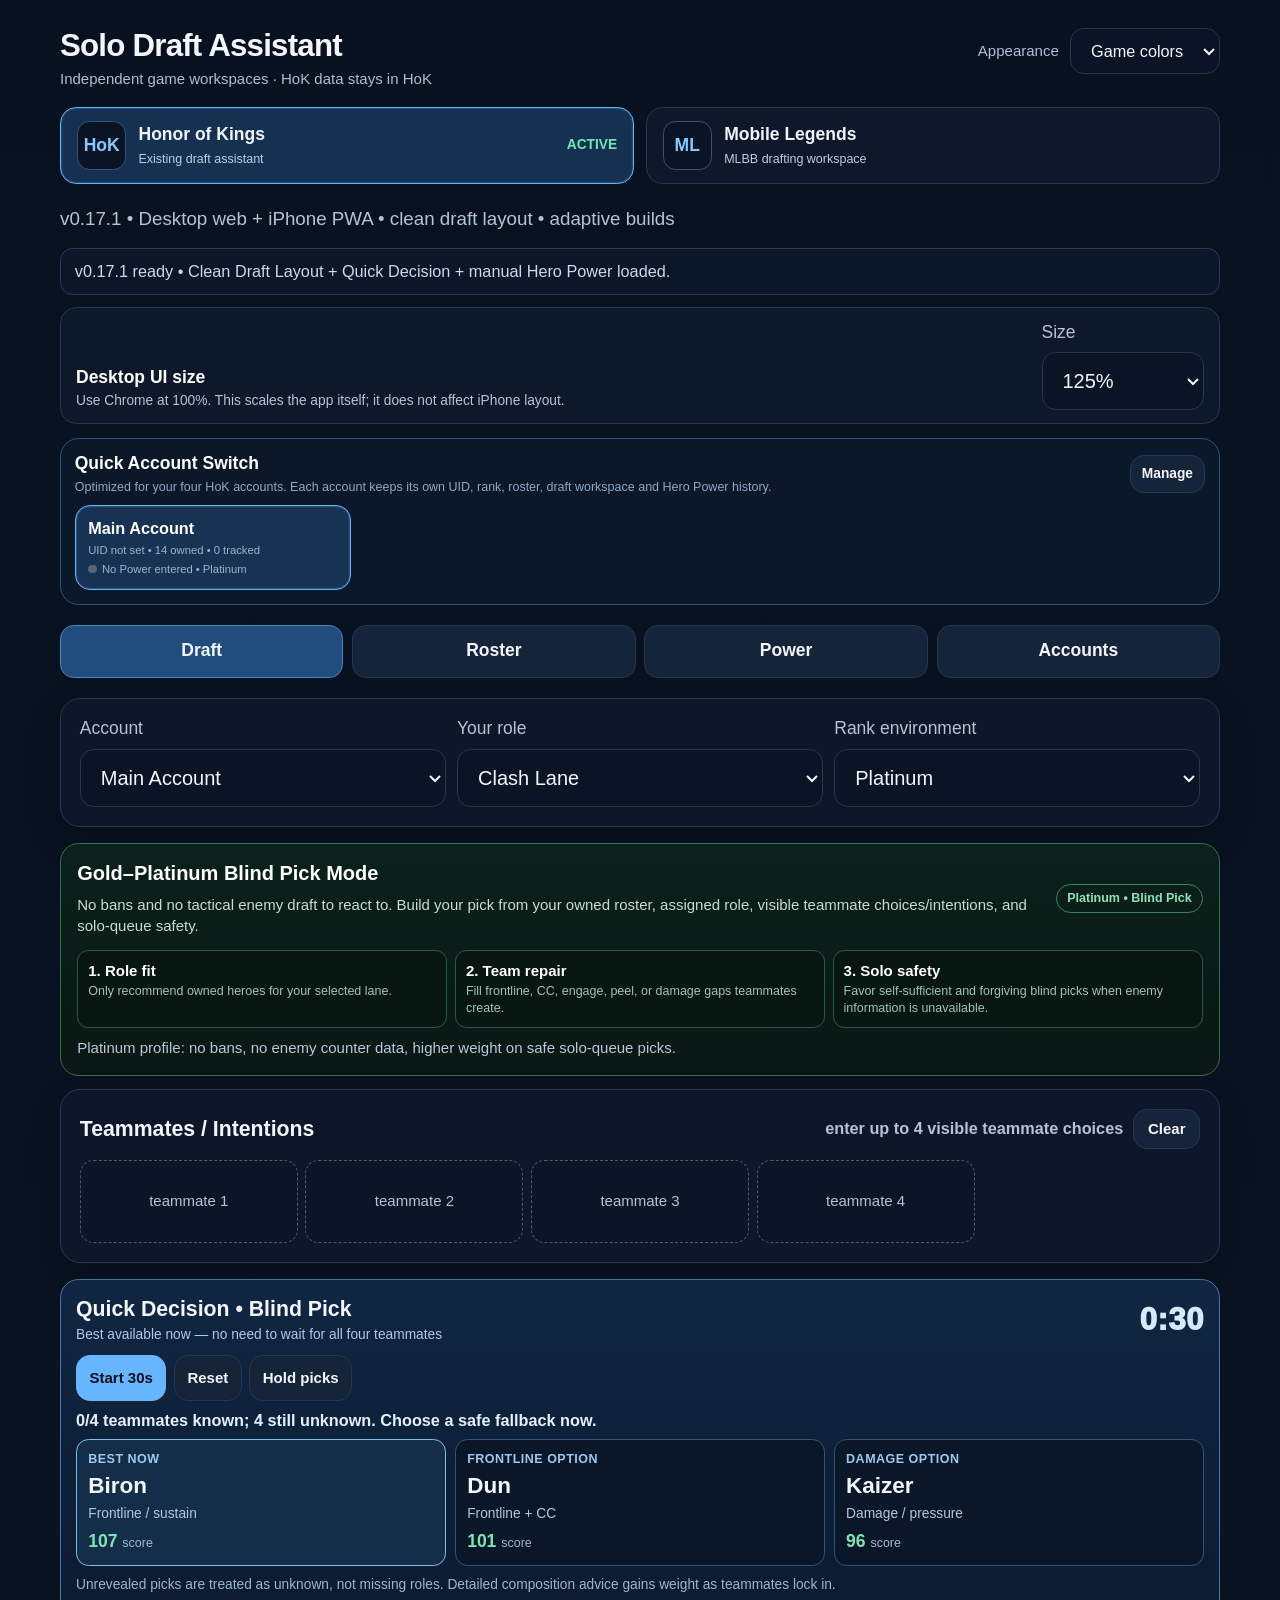
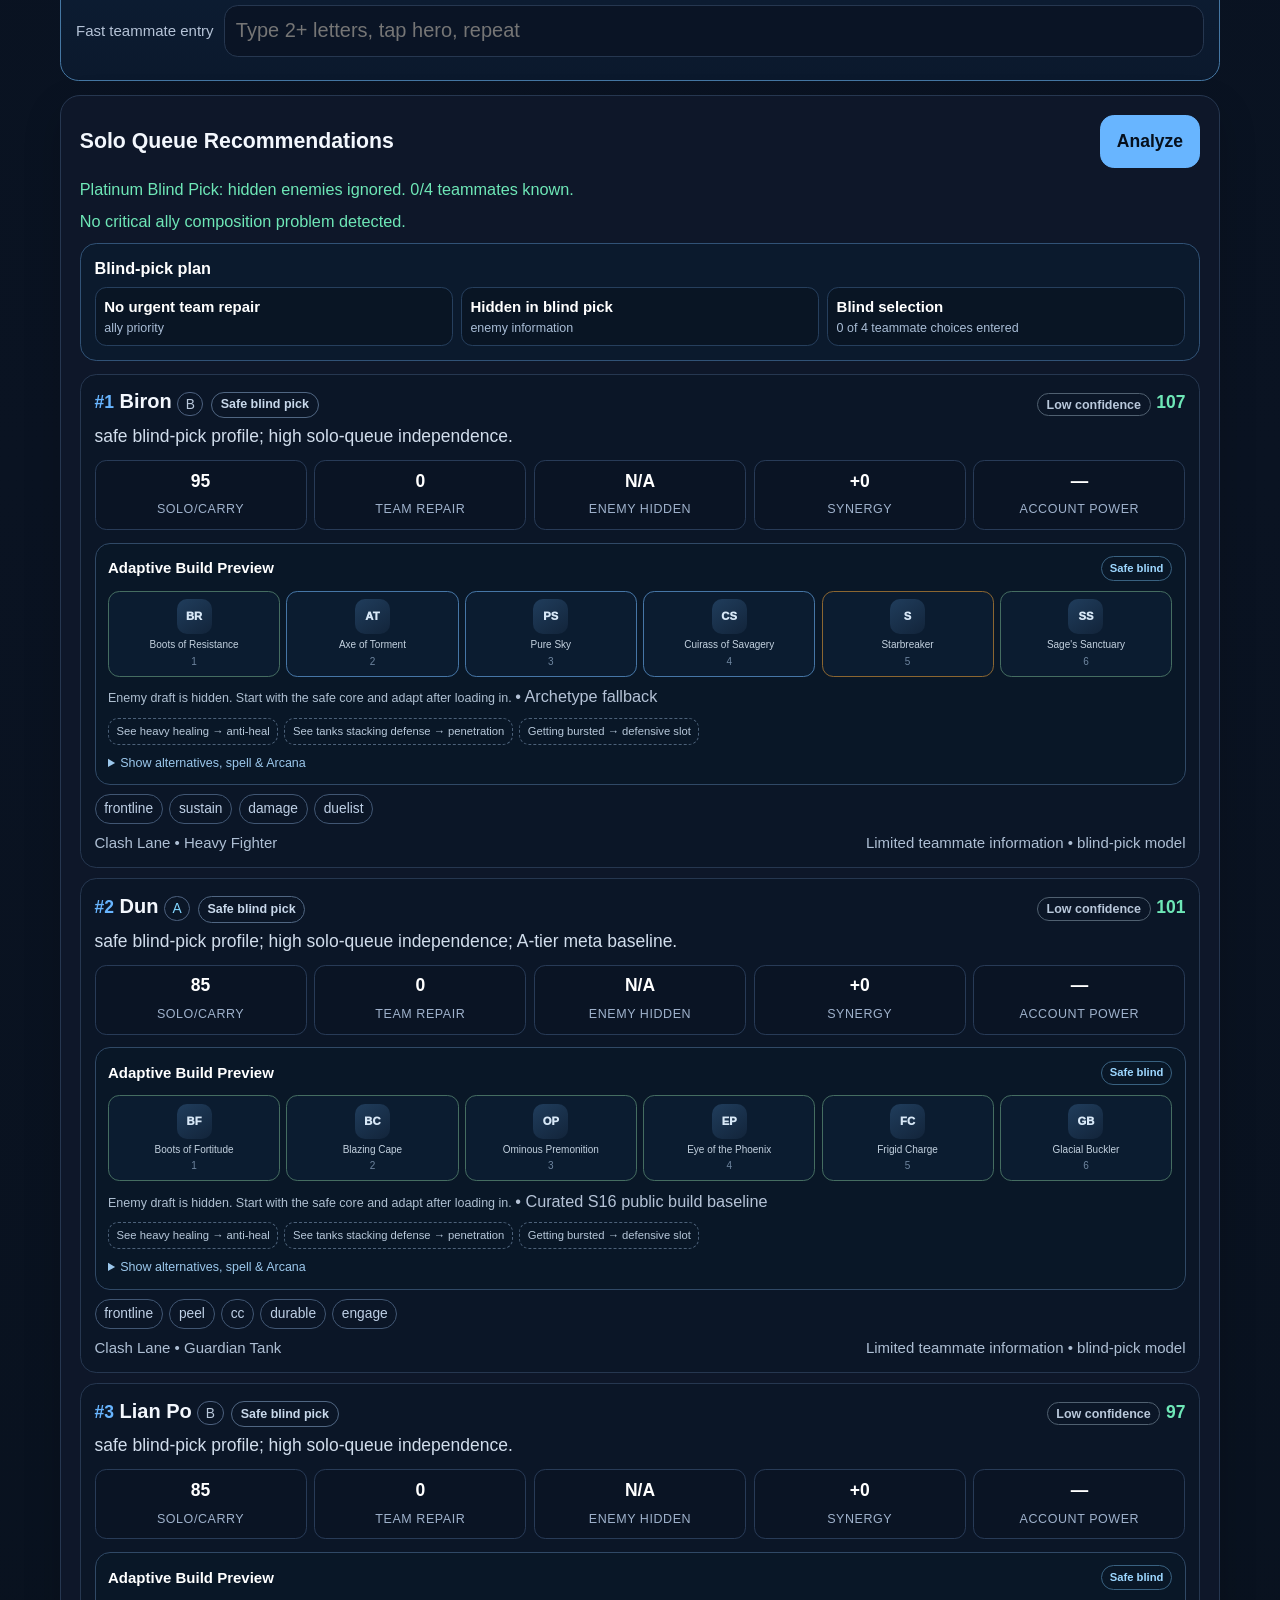
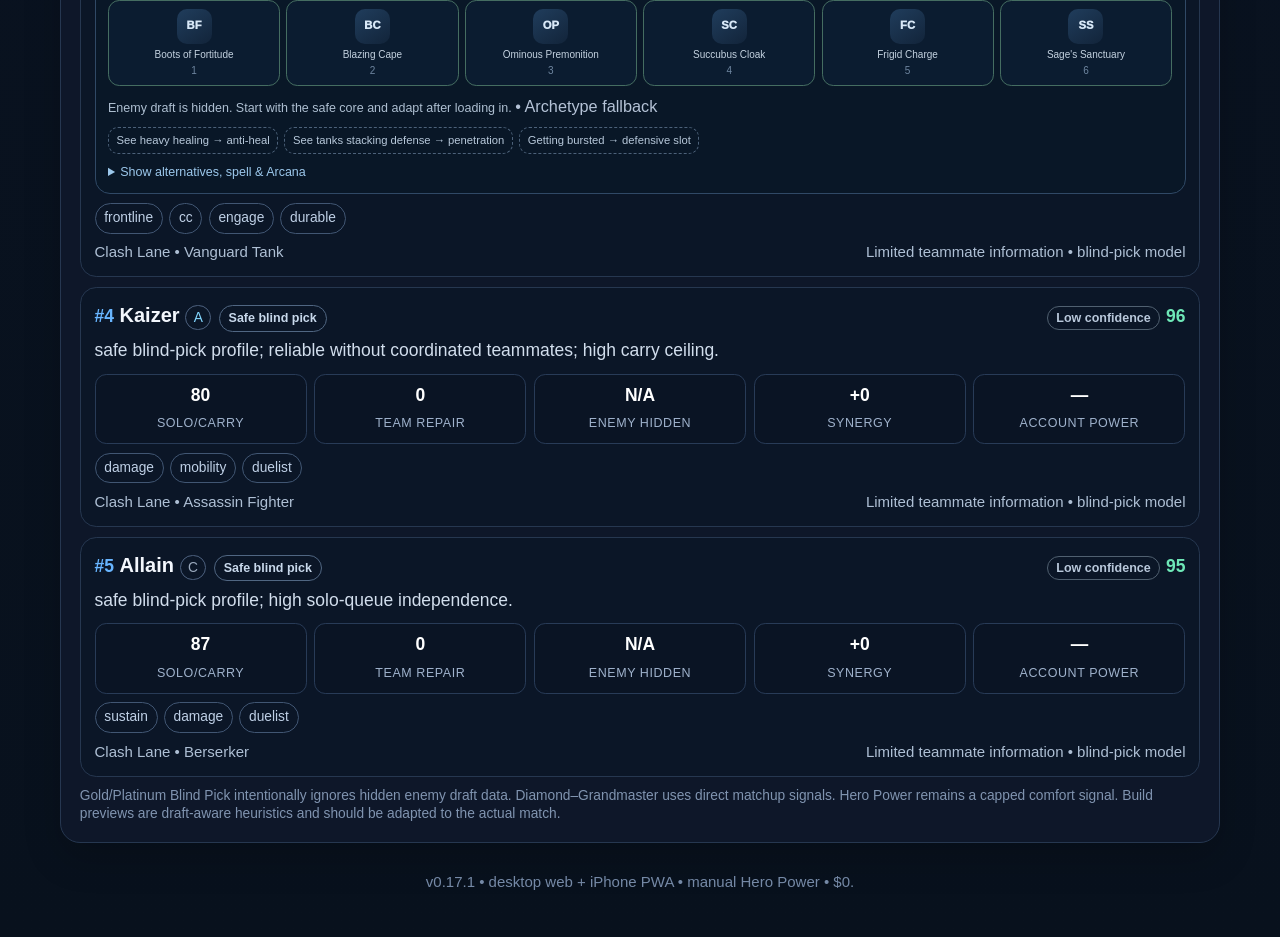
==== commit c0ac572c: "fix: cache-bust app script on iOS PWA upgrade" ====
--- a/index.html
+++ b/index.html
@@ -413,5 +413,5 @@
 <div class="footer">v0.17.1 • desktop web + iPhone PWA • manual Hero Power • $0.</div>
 </div>
 
-<script src="./app.js"></script>
+<script src="./app.js?v=0171-ios-assetfix"></script>
 </body></html>
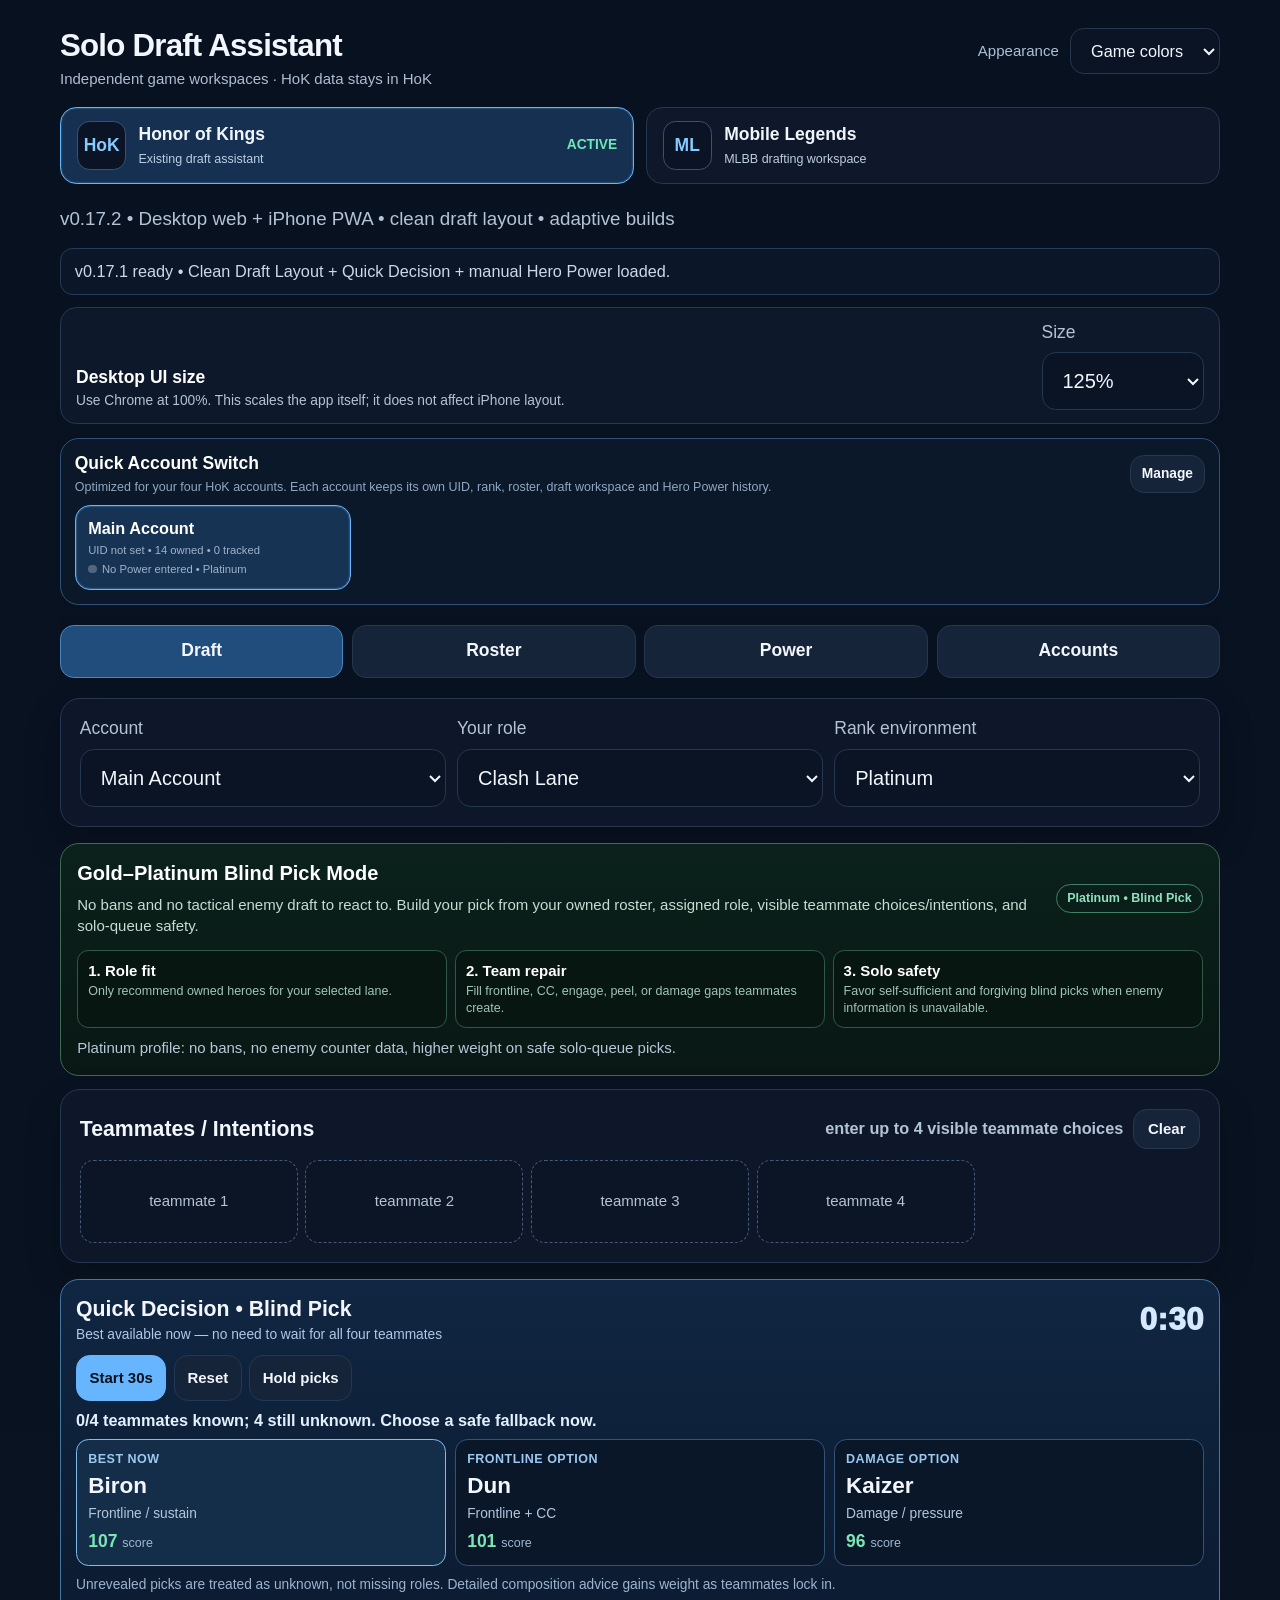
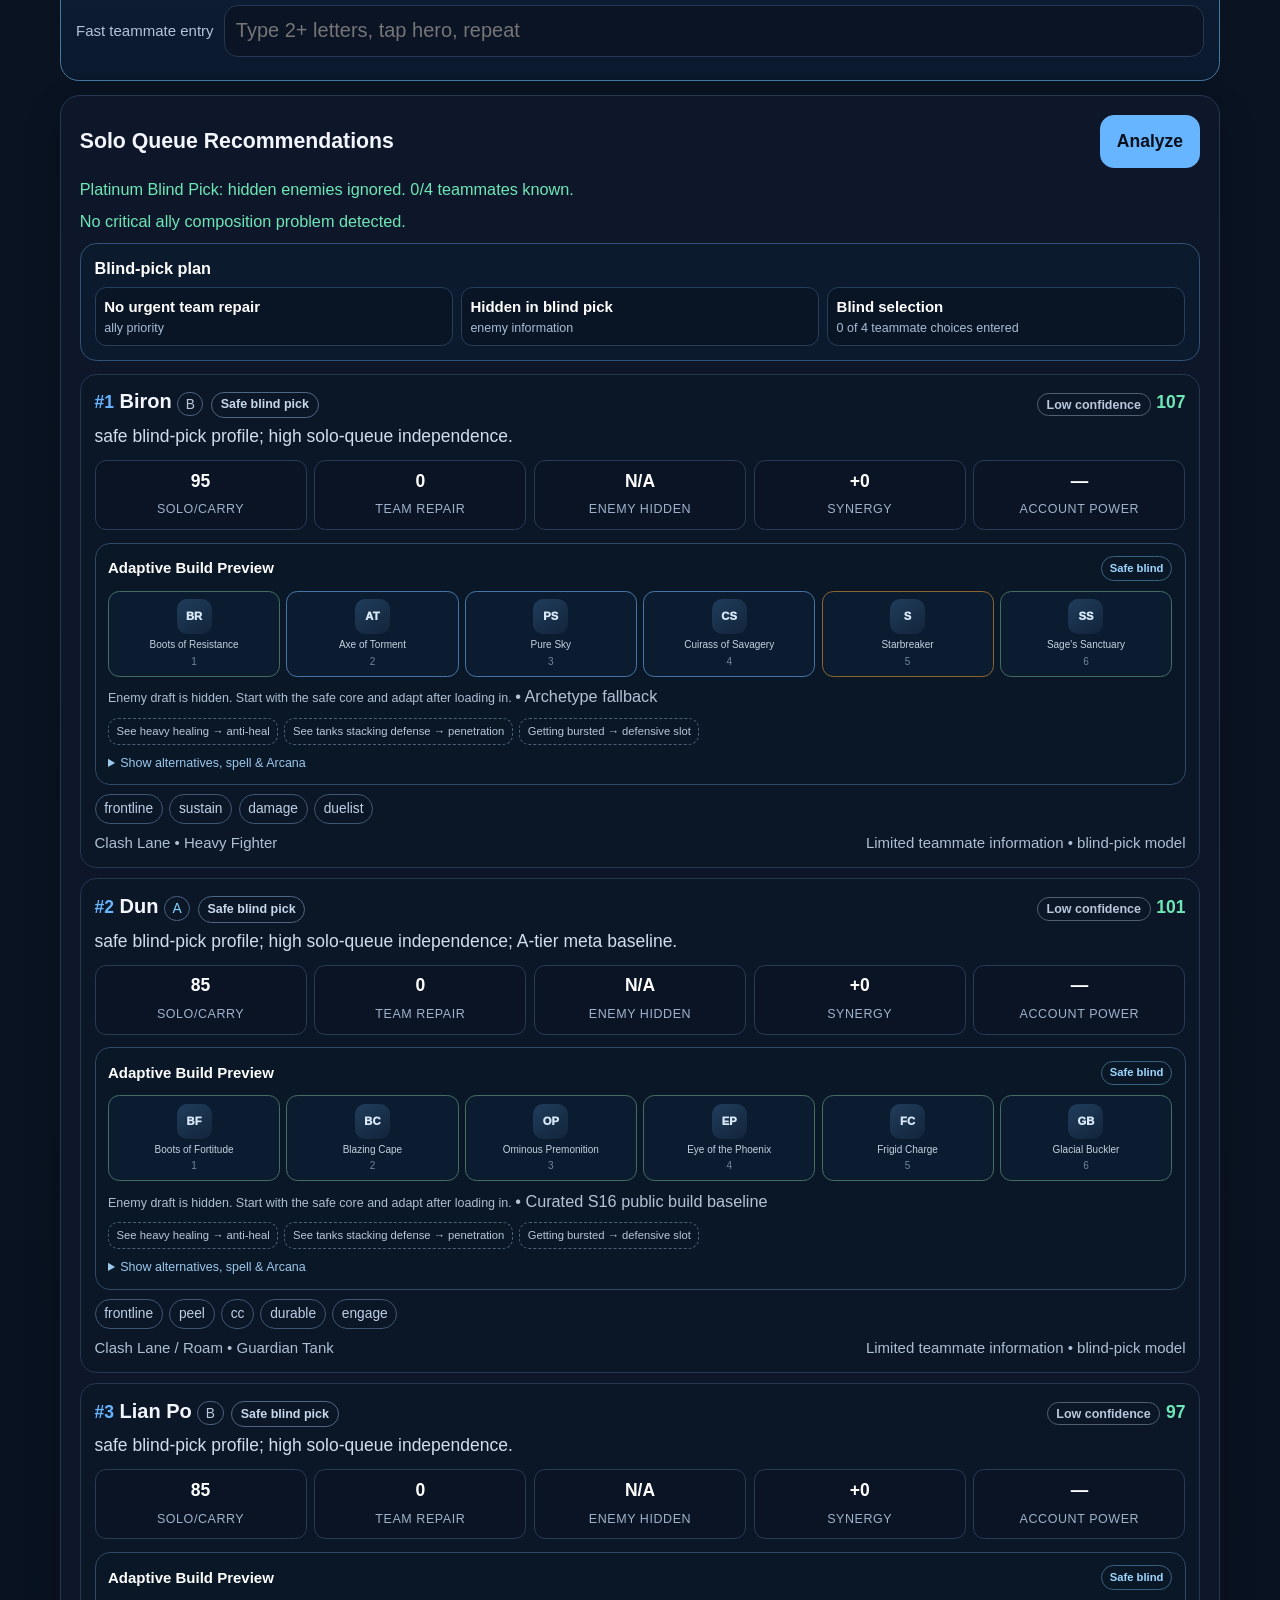
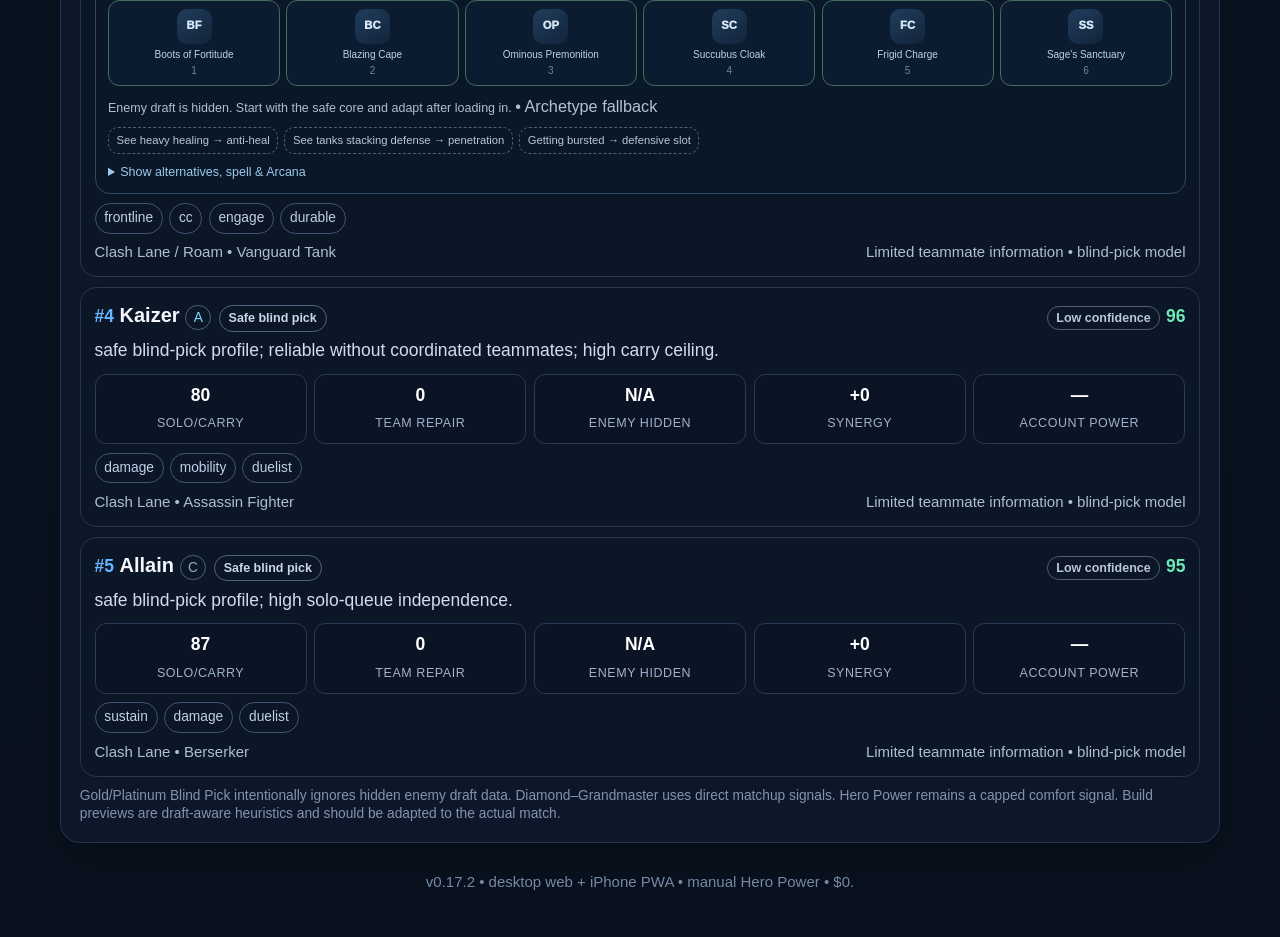
==== commit c7efe05f: "Bump interface version and script revision for Roam flex update" ====
--- a/index.html
+++ b/index.html
@@ -222,7 +222,7 @@
  .quick-tools .btn{min-height:39px}.quick-entry{display:block}.quick-entry label{margin-bottom:6px}
 }
 
-/* v0.17.1 focused draft layout: contextual slot search only when a slot is selected */
+/* v0.17.2 focused draft layout: contextual slot search only when a slot is selected */
 .draft-slot-tools{display:flex;gap:8px;align-items:center}
 .draft-slot-tools #clearDraft{min-height:32px;padding:5px 11px;font-size:12px}
 .slot-entry{border:1px solid #426c9c;background:#0b1e35;border-radius:11px;padding:10px;margin-top:10px}
@@ -244,8 +244,8 @@
 <body>
 <div class="app">
 <h1>HoK Solo Draft Assistant</h1>
-<div class="sub">v0.17.1 • Desktop web + iPhone PWA • clean draft layout • adaptive builds</div>
-<div id="status" class="status">v0.17.1 loading…</div>
+<div class="sub">v0.17.2 • Desktop web + iPhone PWA • clean draft layout • adaptive builds</div>
+<div id="status" class="status">v0.17.2 loading…</div>
 <div id="mobileReadiness" class="mobile-readiness">
   <div class="mobile-ready-head"><strong>iPhone Compatibility Check</strong><span id="mobileModeBadge">Checking…</span></div>
   <div class="mobile-ready-grid">
@@ -410,8 +410,8 @@
   </div>
   <div class="account-note" id="backupStatus">Automatic pre-migration and last-known-good snapshots are kept locally when possible.</div>
 </div></div></section>
-<div class="footer">v0.17.1 • desktop web + iPhone PWA • manual Hero Power • $0.</div>
-</div>
-
-<script src="./app.js?v=0171-ios-assetfix"></script>
+<div class="footer">v0.17.2 • desktop web + iPhone PWA • manual Hero Power • $0.</div>
+</div>
+
+<script src="./app.js?v=0172-roam-flex"></script>
 </body></html>
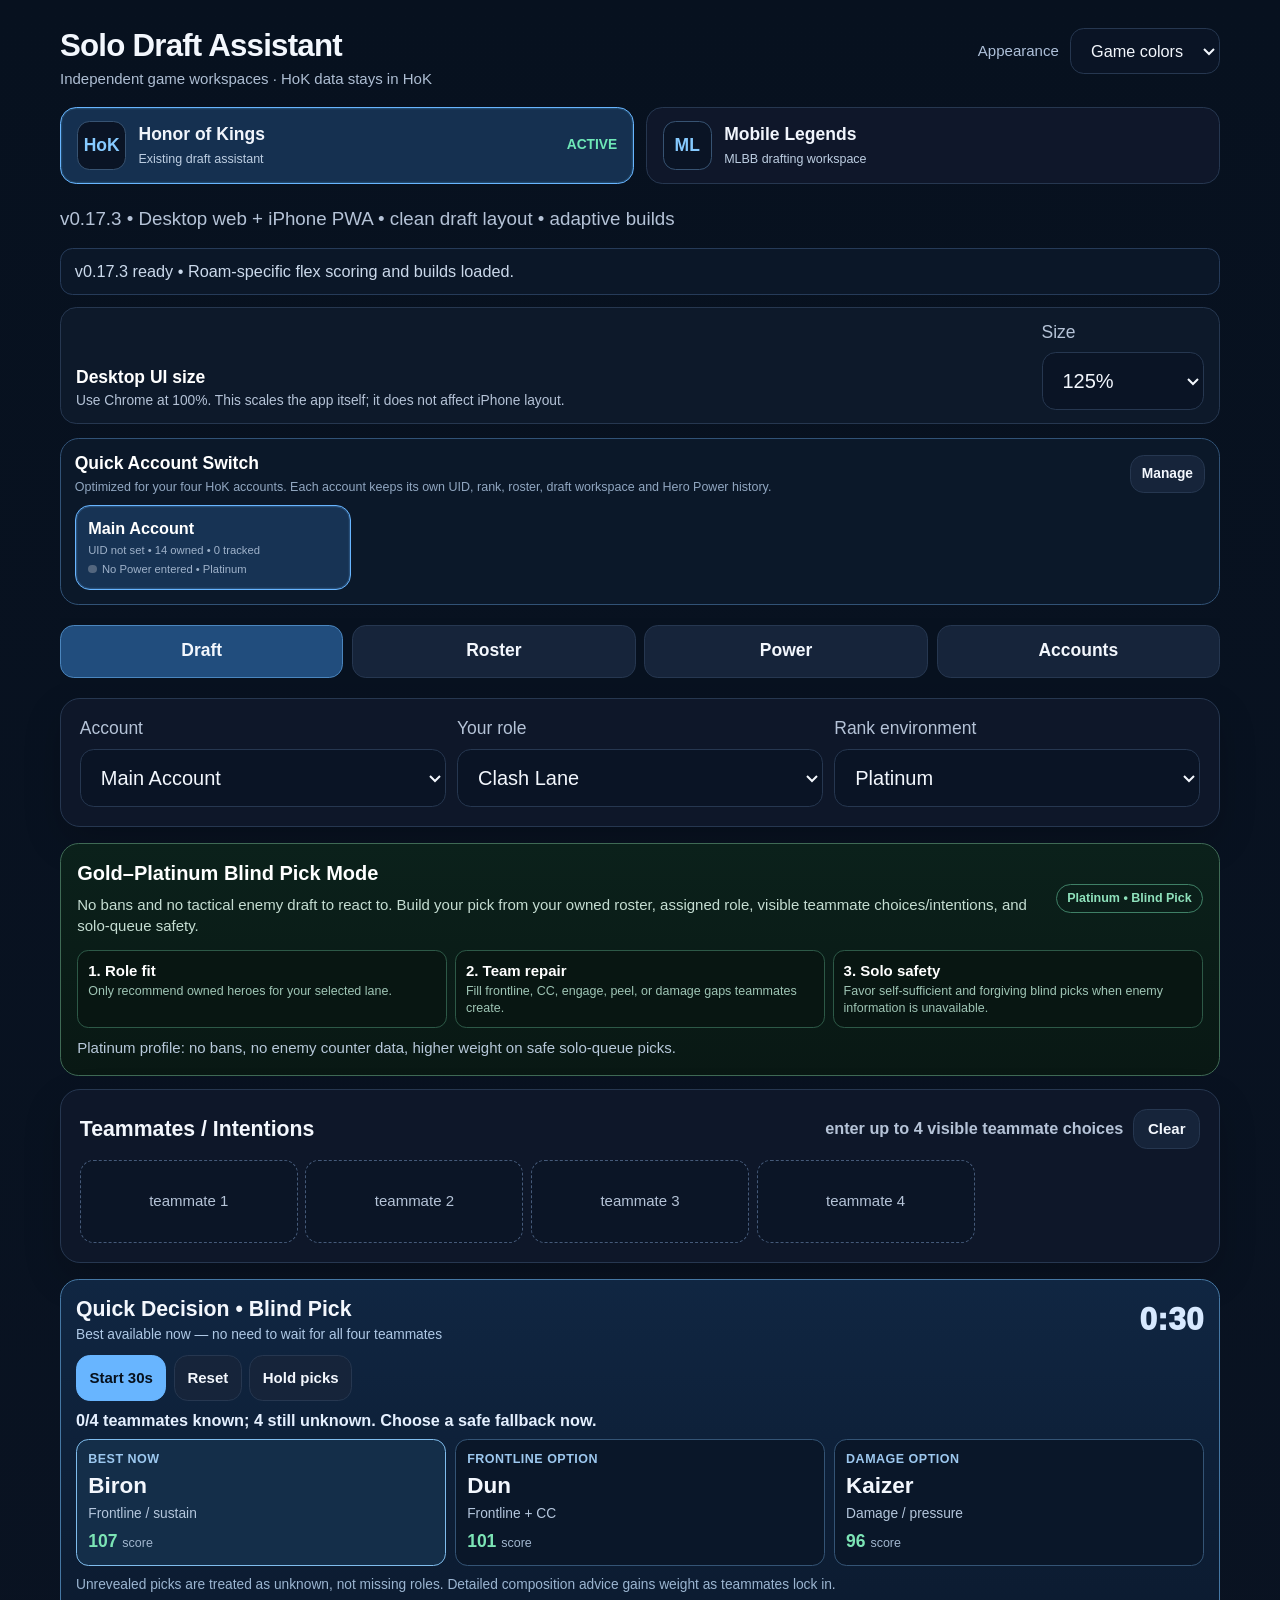
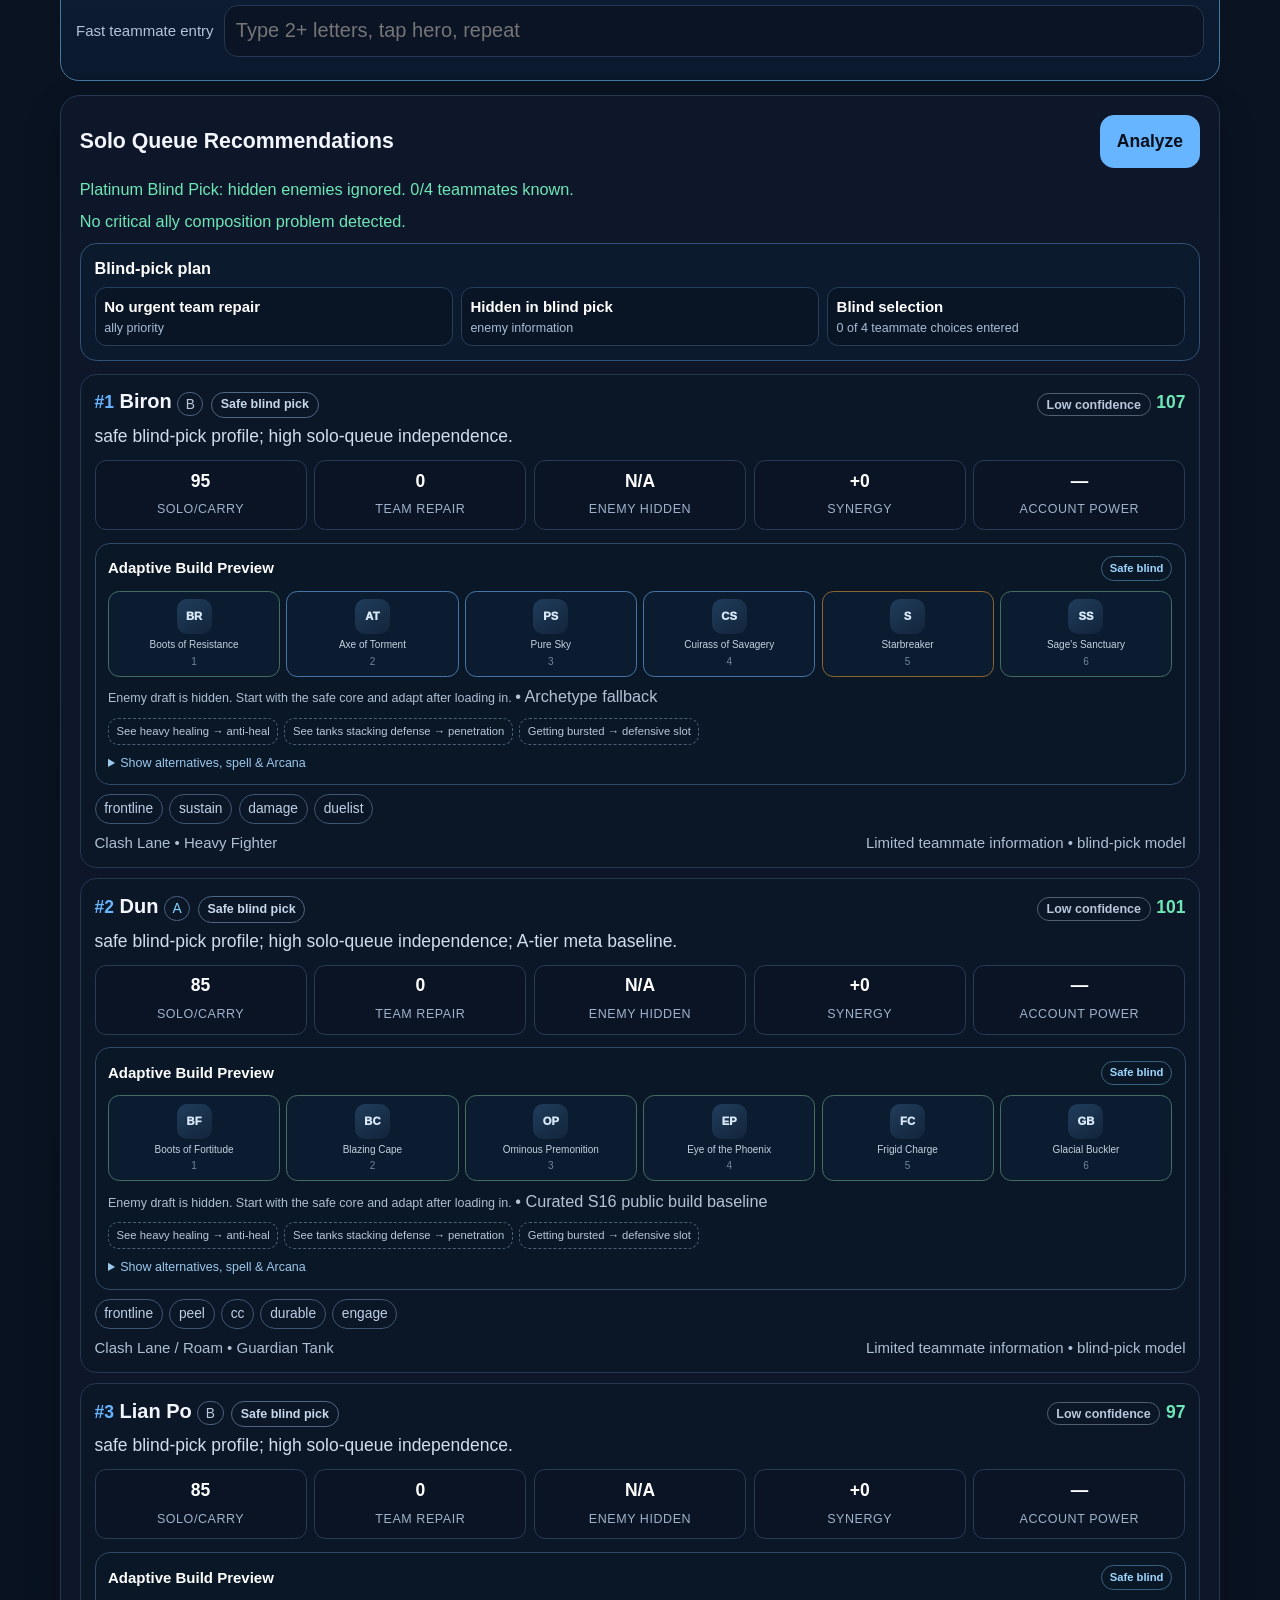
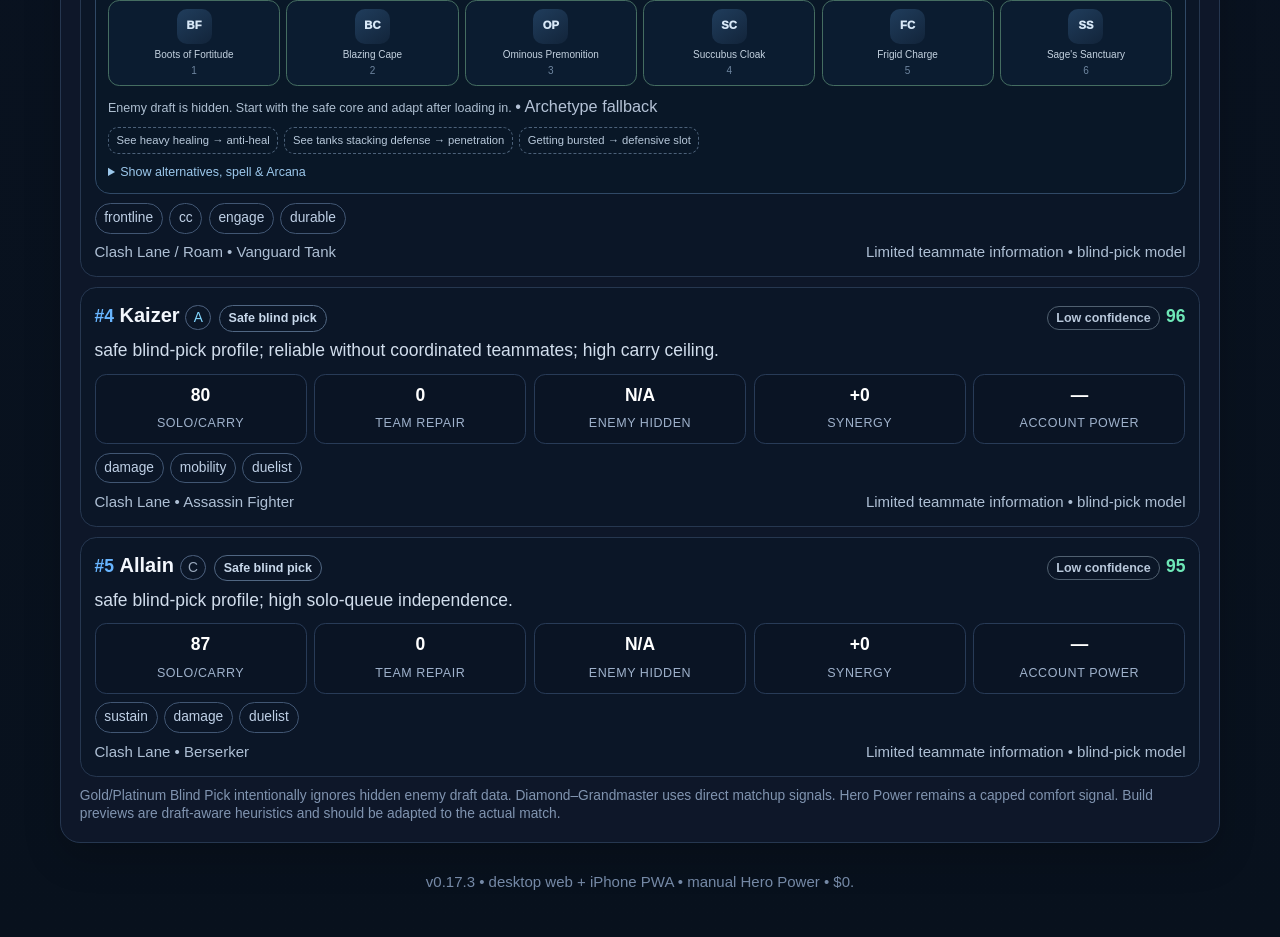
==== commit 809c9dc4: "Prepare v0.17.3 role-aware Roam release: index.html" ====
--- a/index.html
+++ b/index.html
@@ -222,7 +222,7 @@
  .quick-tools .btn{min-height:39px}.quick-entry{display:block}.quick-entry label{margin-bottom:6px}
 }
 
-/* v0.17.2 focused draft layout: contextual slot search only when a slot is selected */
+/* v0.17.3 focused draft layout: contextual slot search only when a slot is selected */
 .draft-slot-tools{display:flex;gap:8px;align-items:center}
 .draft-slot-tools #clearDraft{min-height:32px;padding:5px 11px;font-size:12px}
 .slot-entry{border:1px solid #426c9c;background:#0b1e35;border-radius:11px;padding:10px;margin-top:10px}
@@ -244,8 +244,8 @@
 <body>
 <div class="app">
 <h1>HoK Solo Draft Assistant</h1>
-<div class="sub">v0.17.2 • Desktop web + iPhone PWA • clean draft layout • adaptive builds</div>
-<div id="status" class="status">v0.17.2 loading…</div>
+<div class="sub">v0.17.3 • Desktop web + iPhone PWA • clean draft layout • adaptive builds</div>
+<div id="status" class="status">v0.17.3 loading…</div>
 <div id="mobileReadiness" class="mobile-readiness">
   <div class="mobile-ready-head"><strong>iPhone Compatibility Check</strong><span id="mobileModeBadge">Checking…</span></div>
   <div class="mobile-ready-grid">
@@ -410,8 +410,8 @@
   </div>
   <div class="account-note" id="backupStatus">Automatic pre-migration and last-known-good snapshots are kept locally when possible.</div>
 </div></div></section>
-<div class="footer">v0.17.2 • desktop web + iPhone PWA • manual Hero Power • $0.</div>
-</div>
-
-<script src="./app.js?v=0172-roam-flex"></script>
+<div class="footer">v0.17.3 • desktop web + iPhone PWA • manual Hero Power • $0.</div>
+</div>
+
+<script src="./app.js?v=0173-roam-builds"></script>
 </body></html>
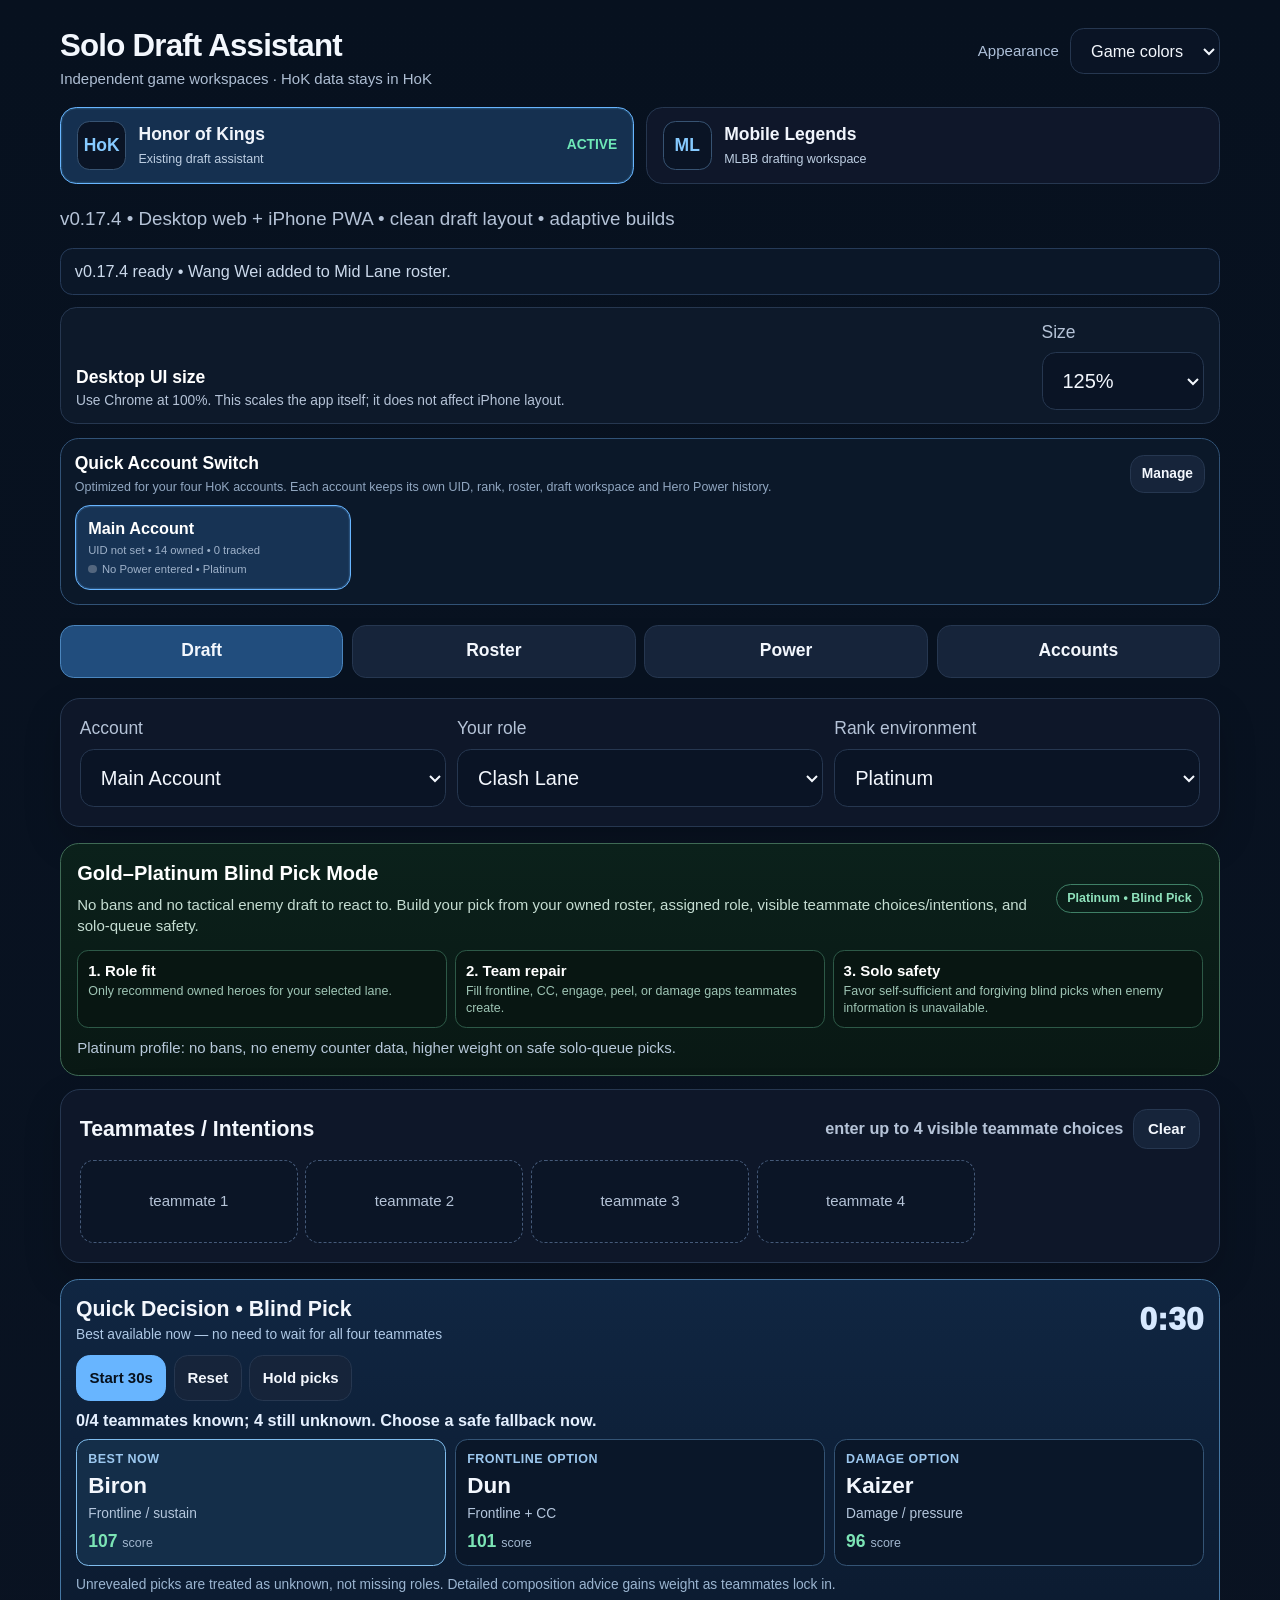
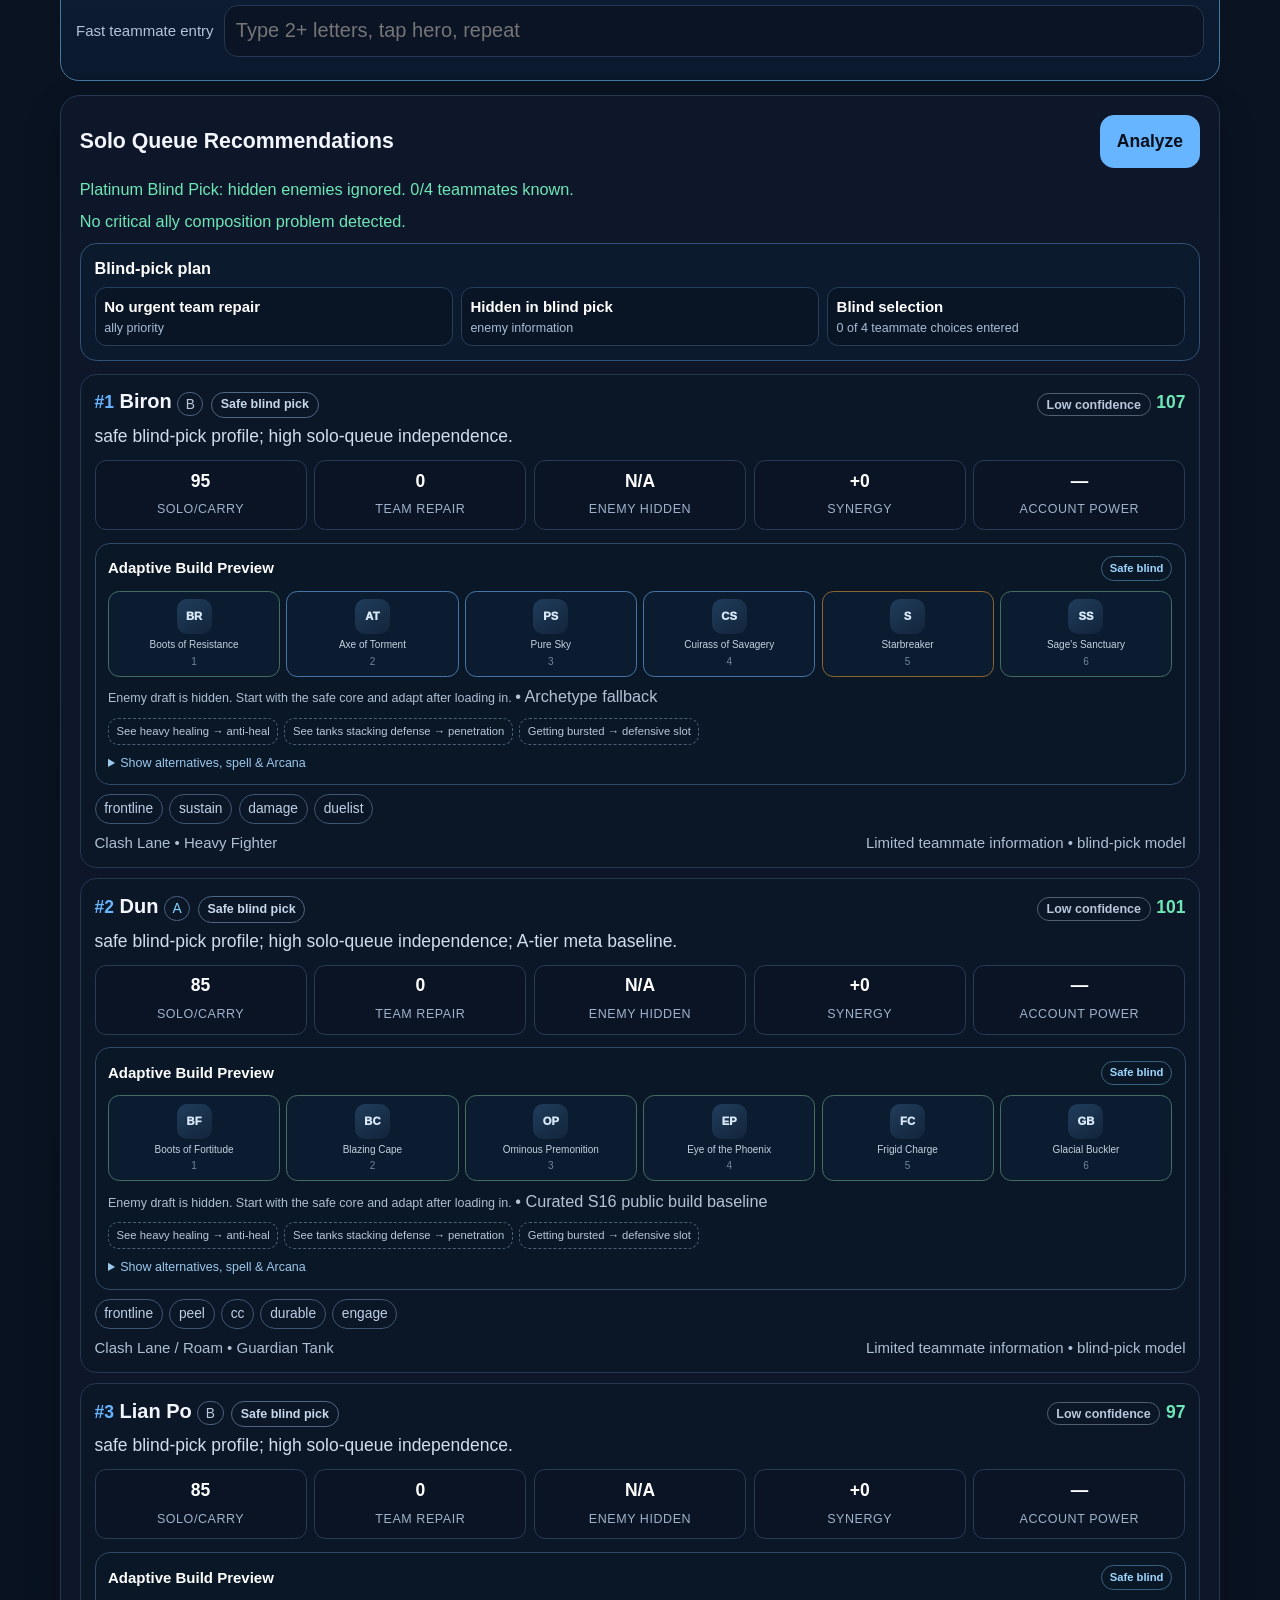
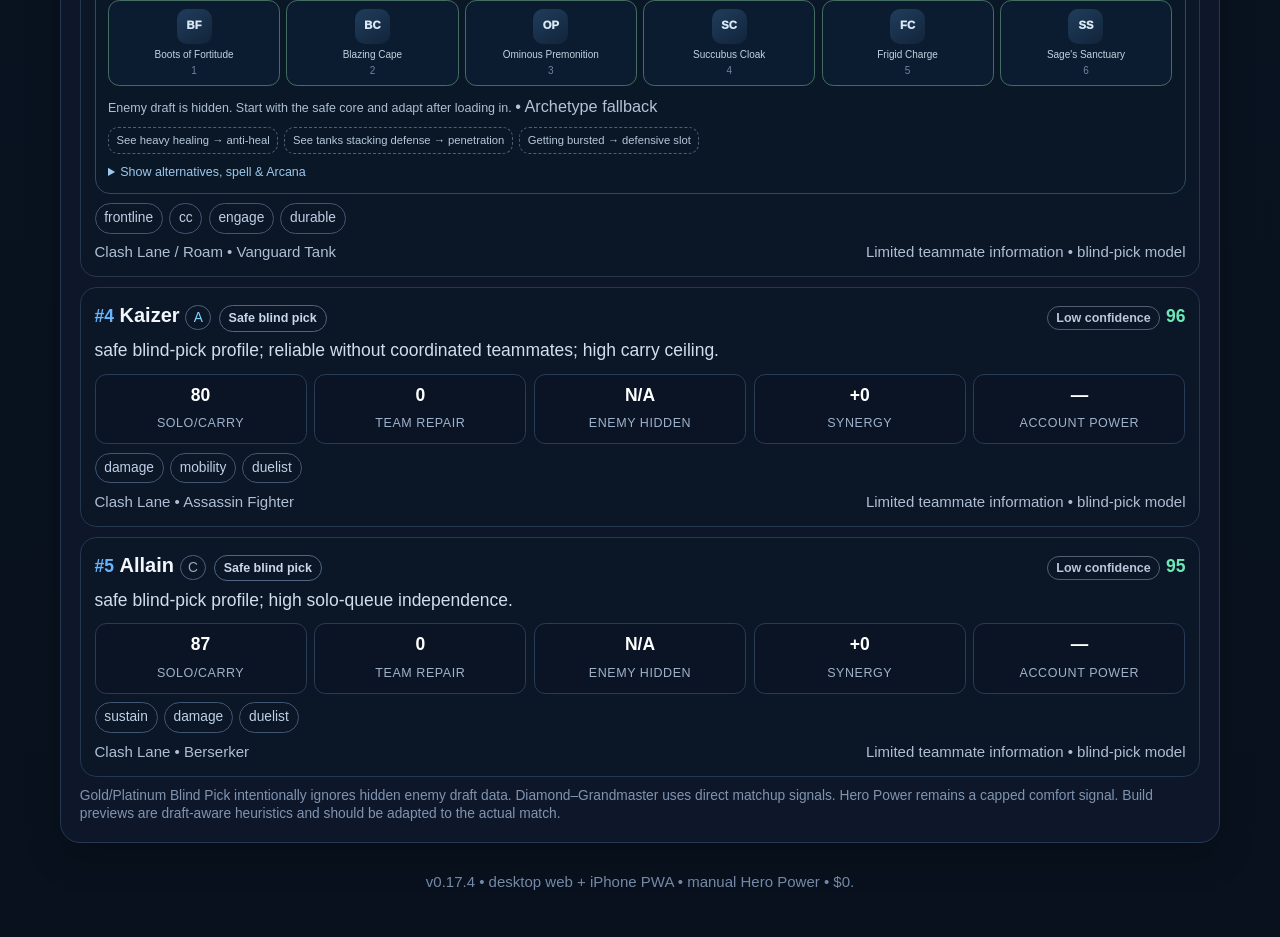
==== commit 3d9bd07f: "HoK v0.17.4: add Wang Wei and refresh index.html" ====
--- a/index.html
+++ b/index.html
@@ -222,7 +222,7 @@
  .quick-tools .btn{min-height:39px}.quick-entry{display:block}.quick-entry label{margin-bottom:6px}
 }
 
-/* v0.17.3 focused draft layout: contextual slot search only when a slot is selected */
+/* v0.17.4 focused draft layout: contextual slot search only when a slot is selected */
 .draft-slot-tools{display:flex;gap:8px;align-items:center}
 .draft-slot-tools #clearDraft{min-height:32px;padding:5px 11px;font-size:12px}
 .slot-entry{border:1px solid #426c9c;background:#0b1e35;border-radius:11px;padding:10px;margin-top:10px}
@@ -244,8 +244,8 @@
 <body>
 <div class="app">
 <h1>HoK Solo Draft Assistant</h1>
-<div class="sub">v0.17.3 • Desktop web + iPhone PWA • clean draft layout • adaptive builds</div>
-<div id="status" class="status">v0.17.3 loading…</div>
+<div class="sub">v0.17.4 • Desktop web + iPhone PWA • clean draft layout • adaptive builds</div>
+<div id="status" class="status">v0.17.4 loading…</div>
 <div id="mobileReadiness" class="mobile-readiness">
   <div class="mobile-ready-head"><strong>iPhone Compatibility Check</strong><span id="mobileModeBadge">Checking…</span></div>
   <div class="mobile-ready-grid">
@@ -410,8 +410,8 @@
   </div>
   <div class="account-note" id="backupStatus">Automatic pre-migration and last-known-good snapshots are kept locally when possible.</div>
 </div></div></section>
-<div class="footer">v0.17.3 • desktop web + iPhone PWA • manual Hero Power • $0.</div>
-</div>
-
-<script src="./app.js?v=0173-roam-builds"></script>
+<div class="footer">v0.17.4 • desktop web + iPhone PWA • manual Hero Power • $0.</div>
+</div>
+
+<script src="./app.js?v=0174-wang-wei"></script>
 </body></html>
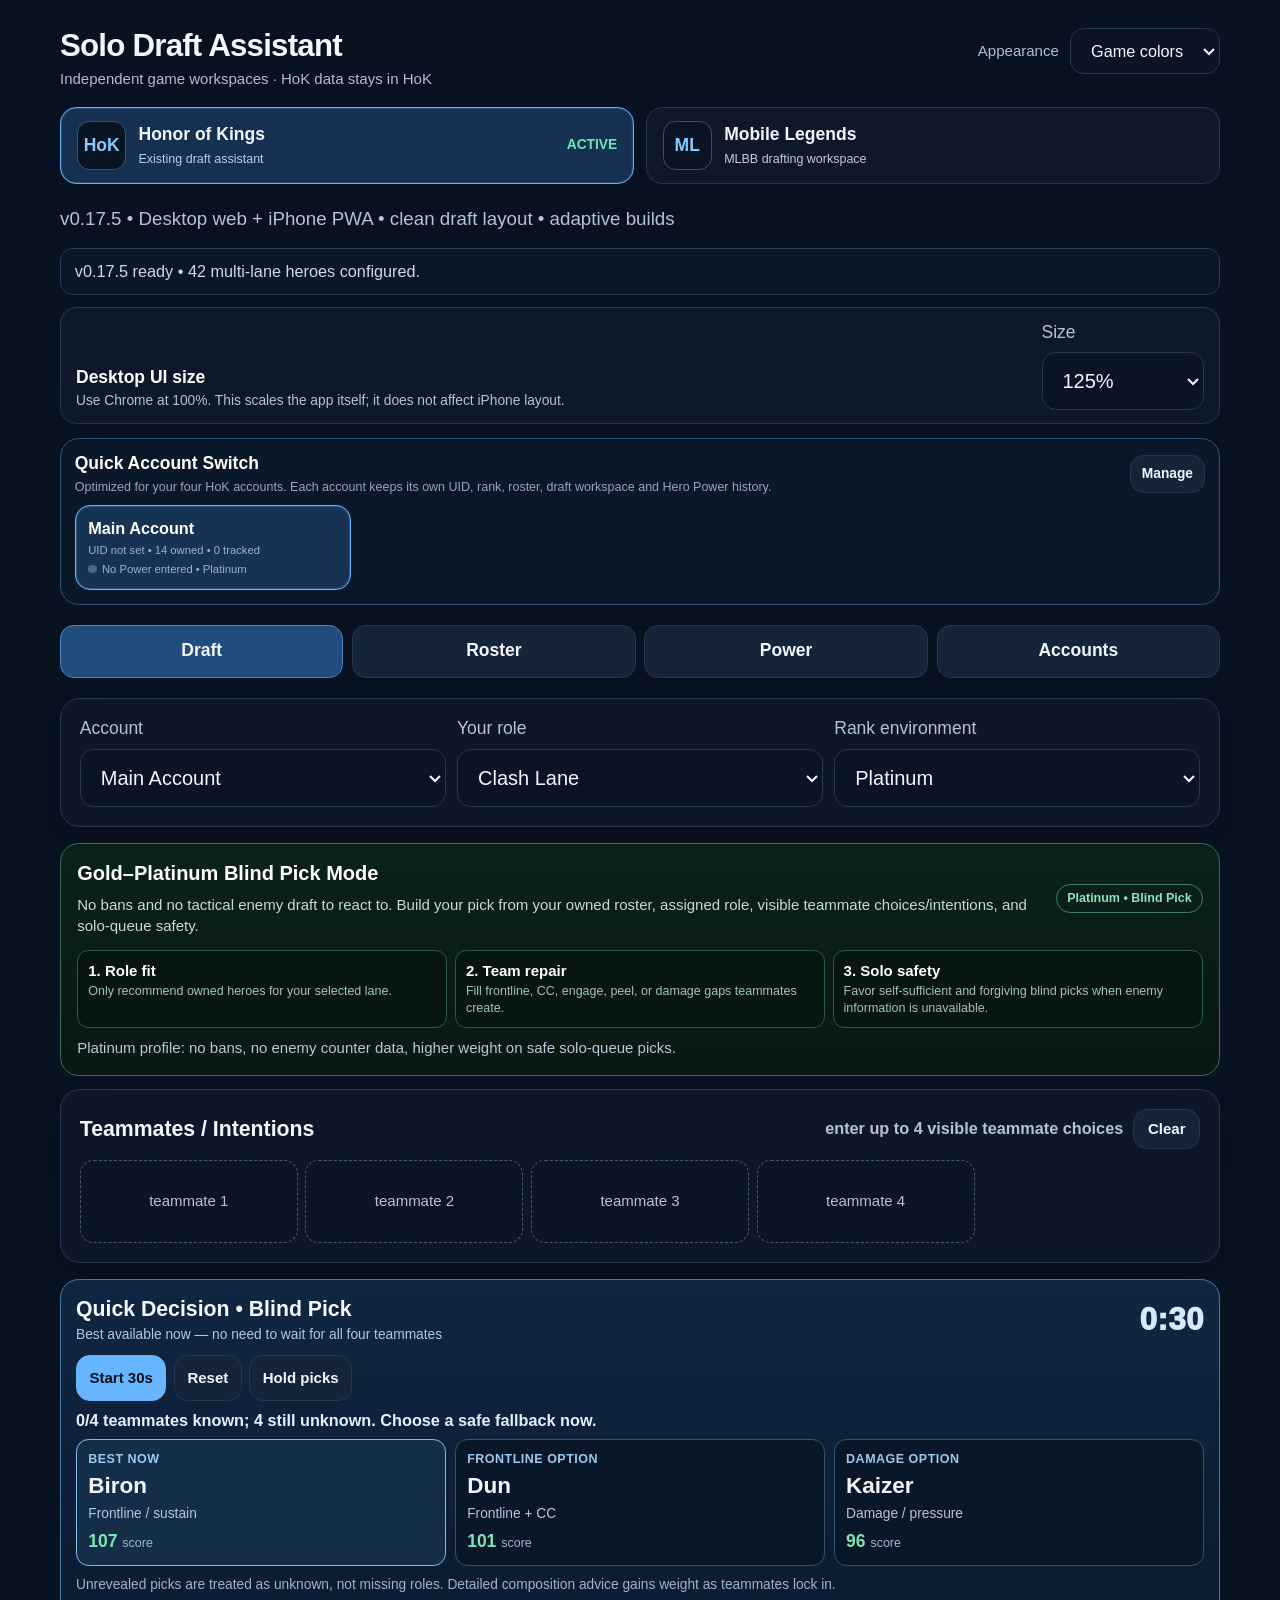
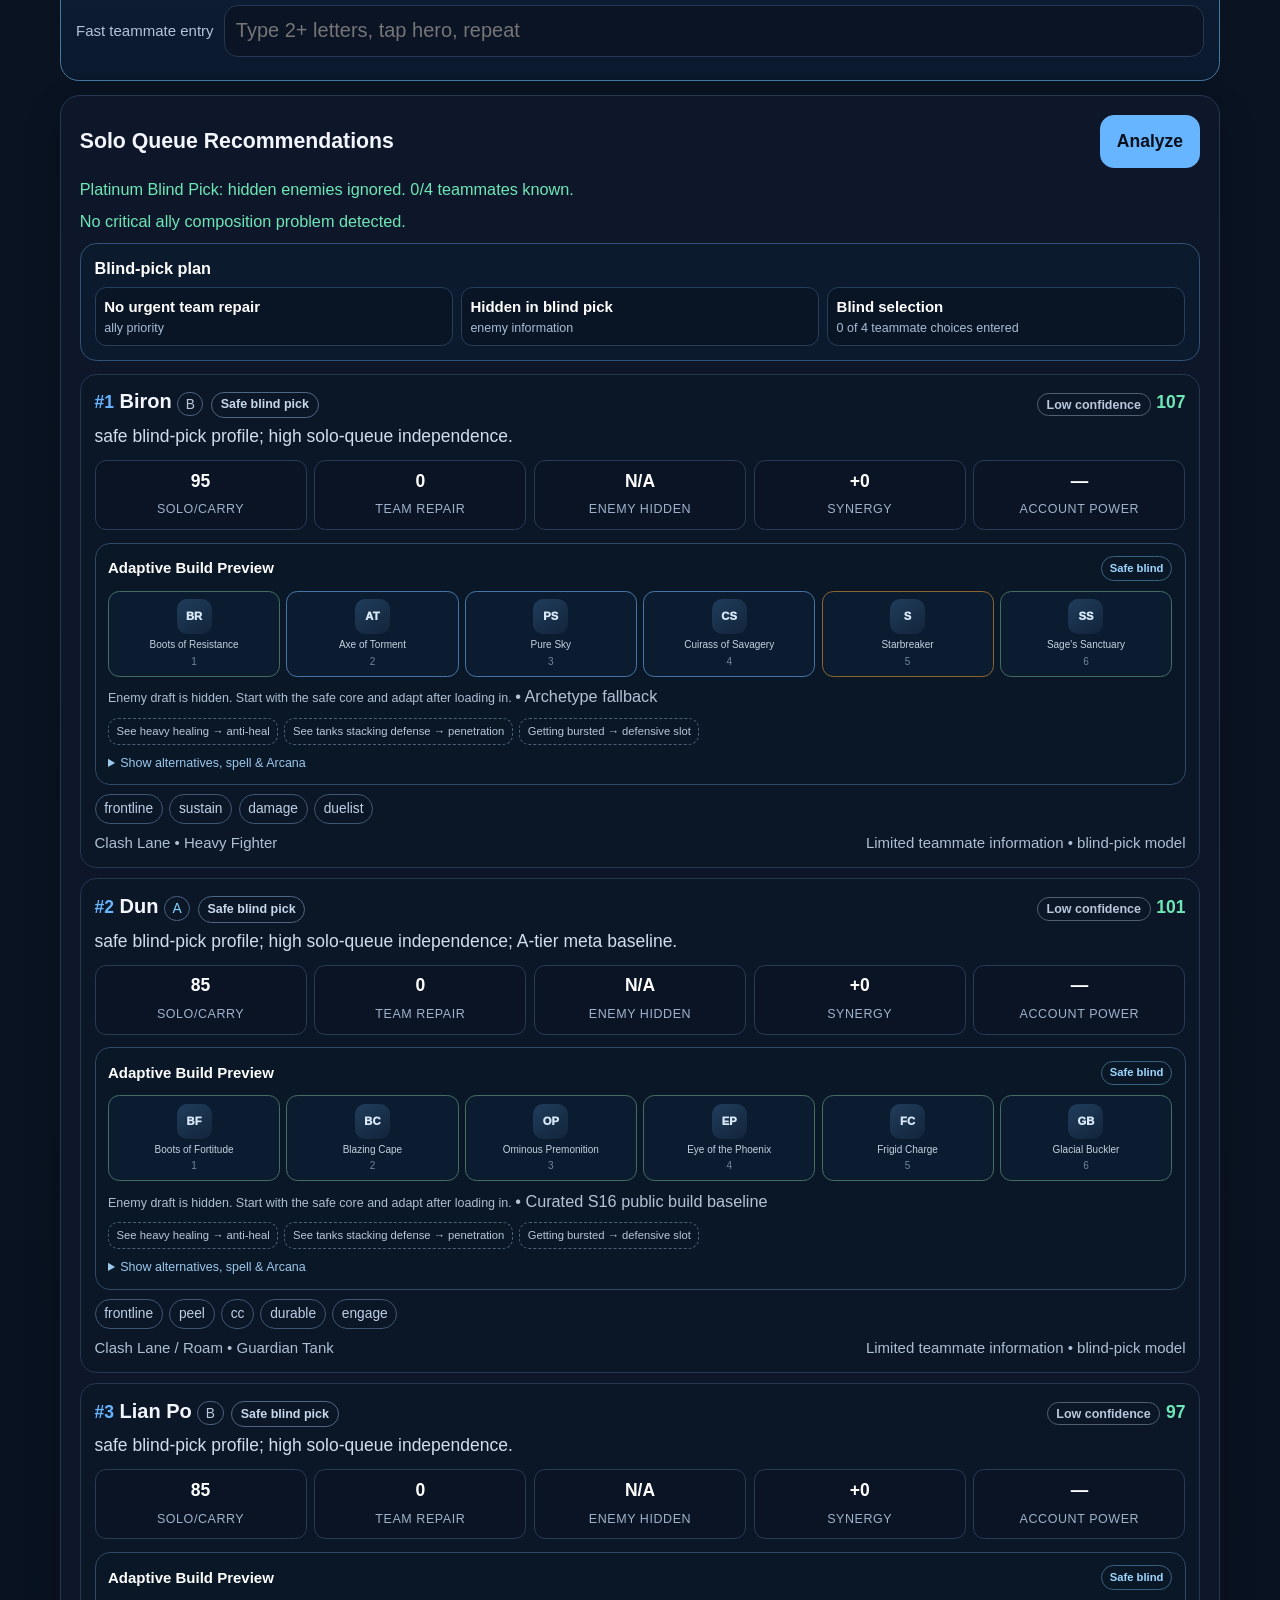
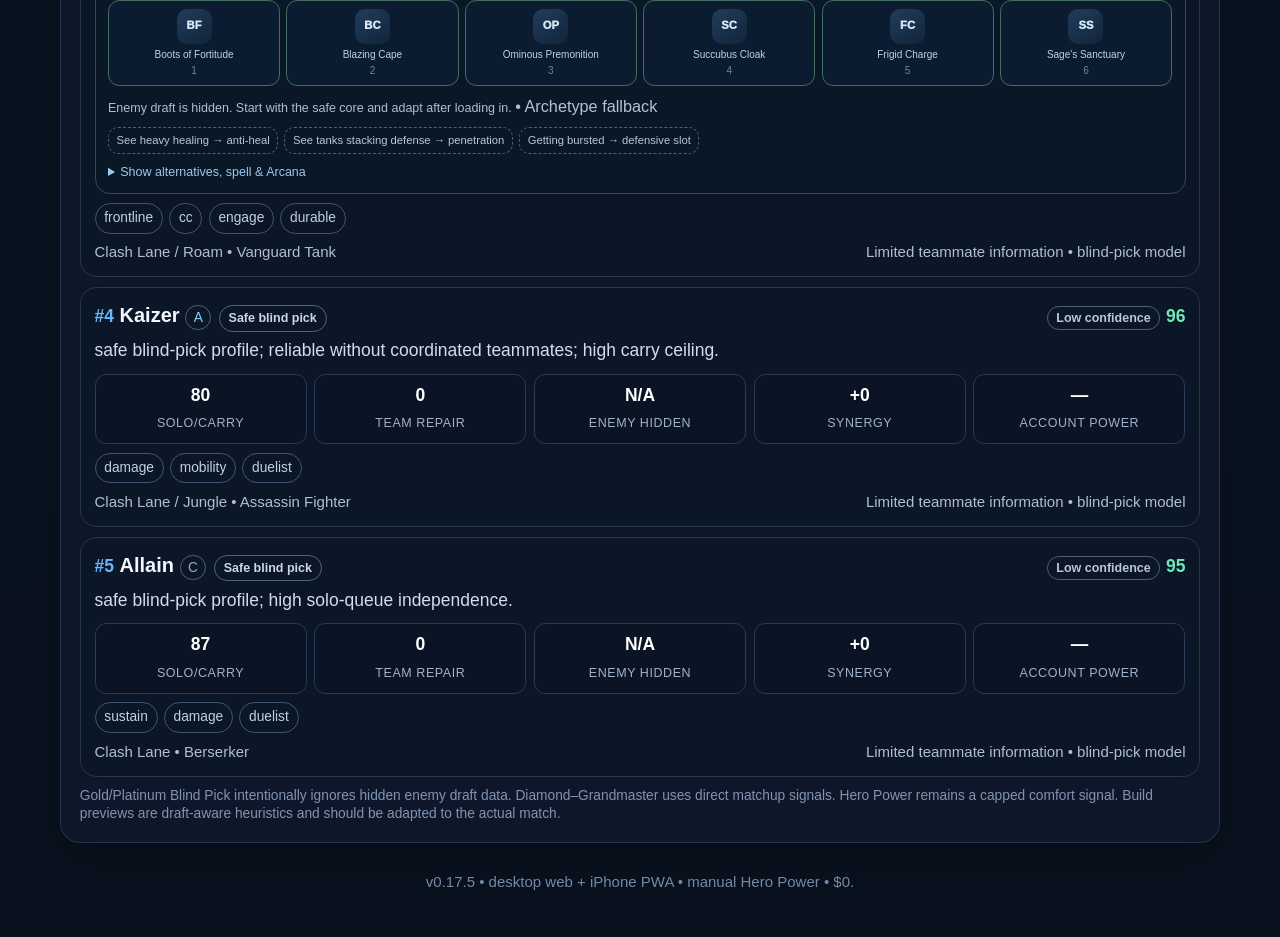
==== commit e4255d58: "Stage v0.17.5 flex-role expansion: index.html" ====
--- a/index.html
+++ b/index.html
@@ -222,7 +222,7 @@
  .quick-tools .btn{min-height:39px}.quick-entry{display:block}.quick-entry label{margin-bottom:6px}
 }
 
-/* v0.17.4 focused draft layout: contextual slot search only when a slot is selected */
+/* v0.17.5 focused draft layout: contextual slot search only when a slot is selected */
 .draft-slot-tools{display:flex;gap:8px;align-items:center}
 .draft-slot-tools #clearDraft{min-height:32px;padding:5px 11px;font-size:12px}
 .slot-entry{border:1px solid #426c9c;background:#0b1e35;border-radius:11px;padding:10px;margin-top:10px}
@@ -244,8 +244,8 @@
 <body>
 <div class="app">
 <h1>HoK Solo Draft Assistant</h1>
-<div class="sub">v0.17.4 • Desktop web + iPhone PWA • clean draft layout • adaptive builds</div>
-<div id="status" class="status">v0.17.4 loading…</div>
+<div class="sub">v0.17.5 • Desktop web + iPhone PWA • clean draft layout • adaptive builds</div>
+<div id="status" class="status">v0.17.5 loading…</div>
 <div id="mobileReadiness" class="mobile-readiness">
   <div class="mobile-ready-head"><strong>iPhone Compatibility Check</strong><span id="mobileModeBadge">Checking…</span></div>
   <div class="mobile-ready-grid">
@@ -410,8 +410,8 @@
   </div>
   <div class="account-note" id="backupStatus">Automatic pre-migration and last-known-good snapshots are kept locally when possible.</div>
 </div></div></section>
-<div class="footer">v0.17.4 • desktop web + iPhone PWA • manual Hero Power • $0.</div>
-</div>
-
-<script src="./app.js?v=0174-wang-wei"></script>
+<div class="footer">v0.17.5 • desktop web + iPhone PWA • manual Hero Power • $0.</div>
+</div>
+
+<script src="./app.js?v=0175-flex-lanes"></script>
 </body></html>
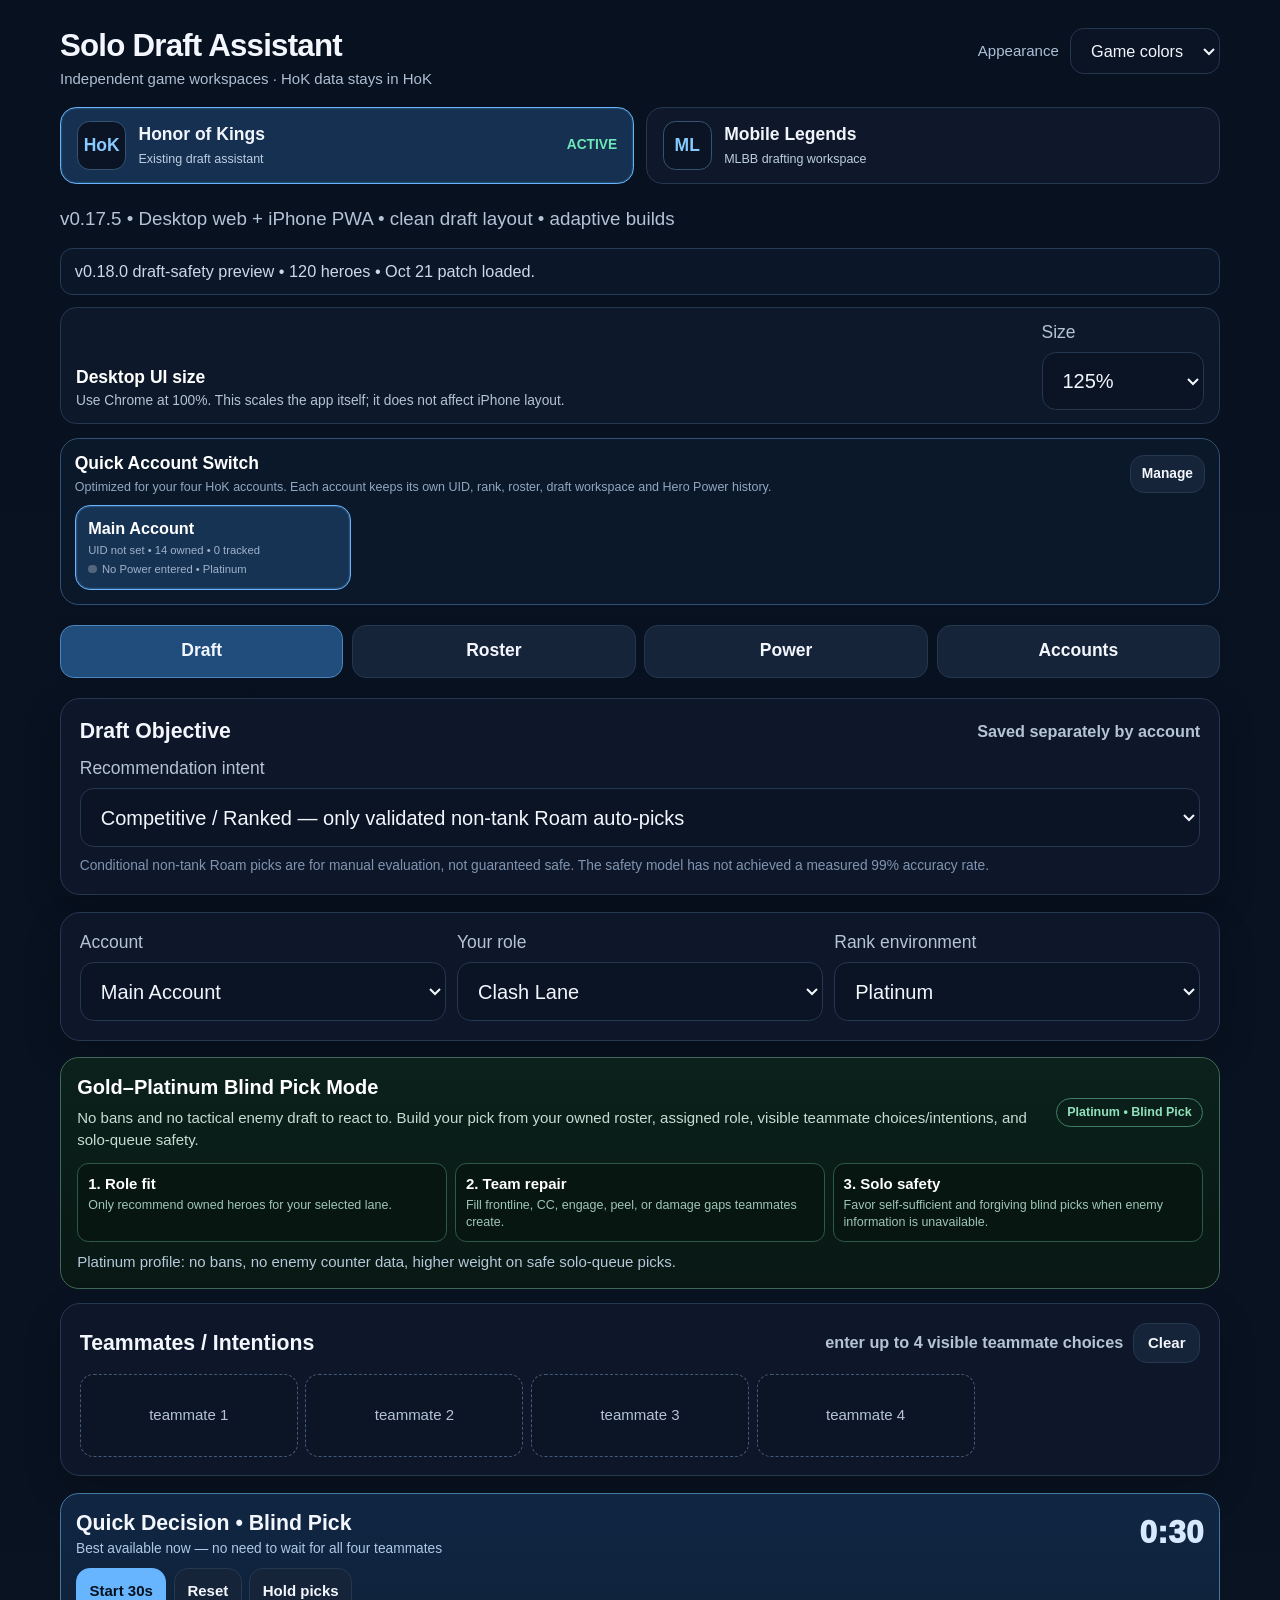
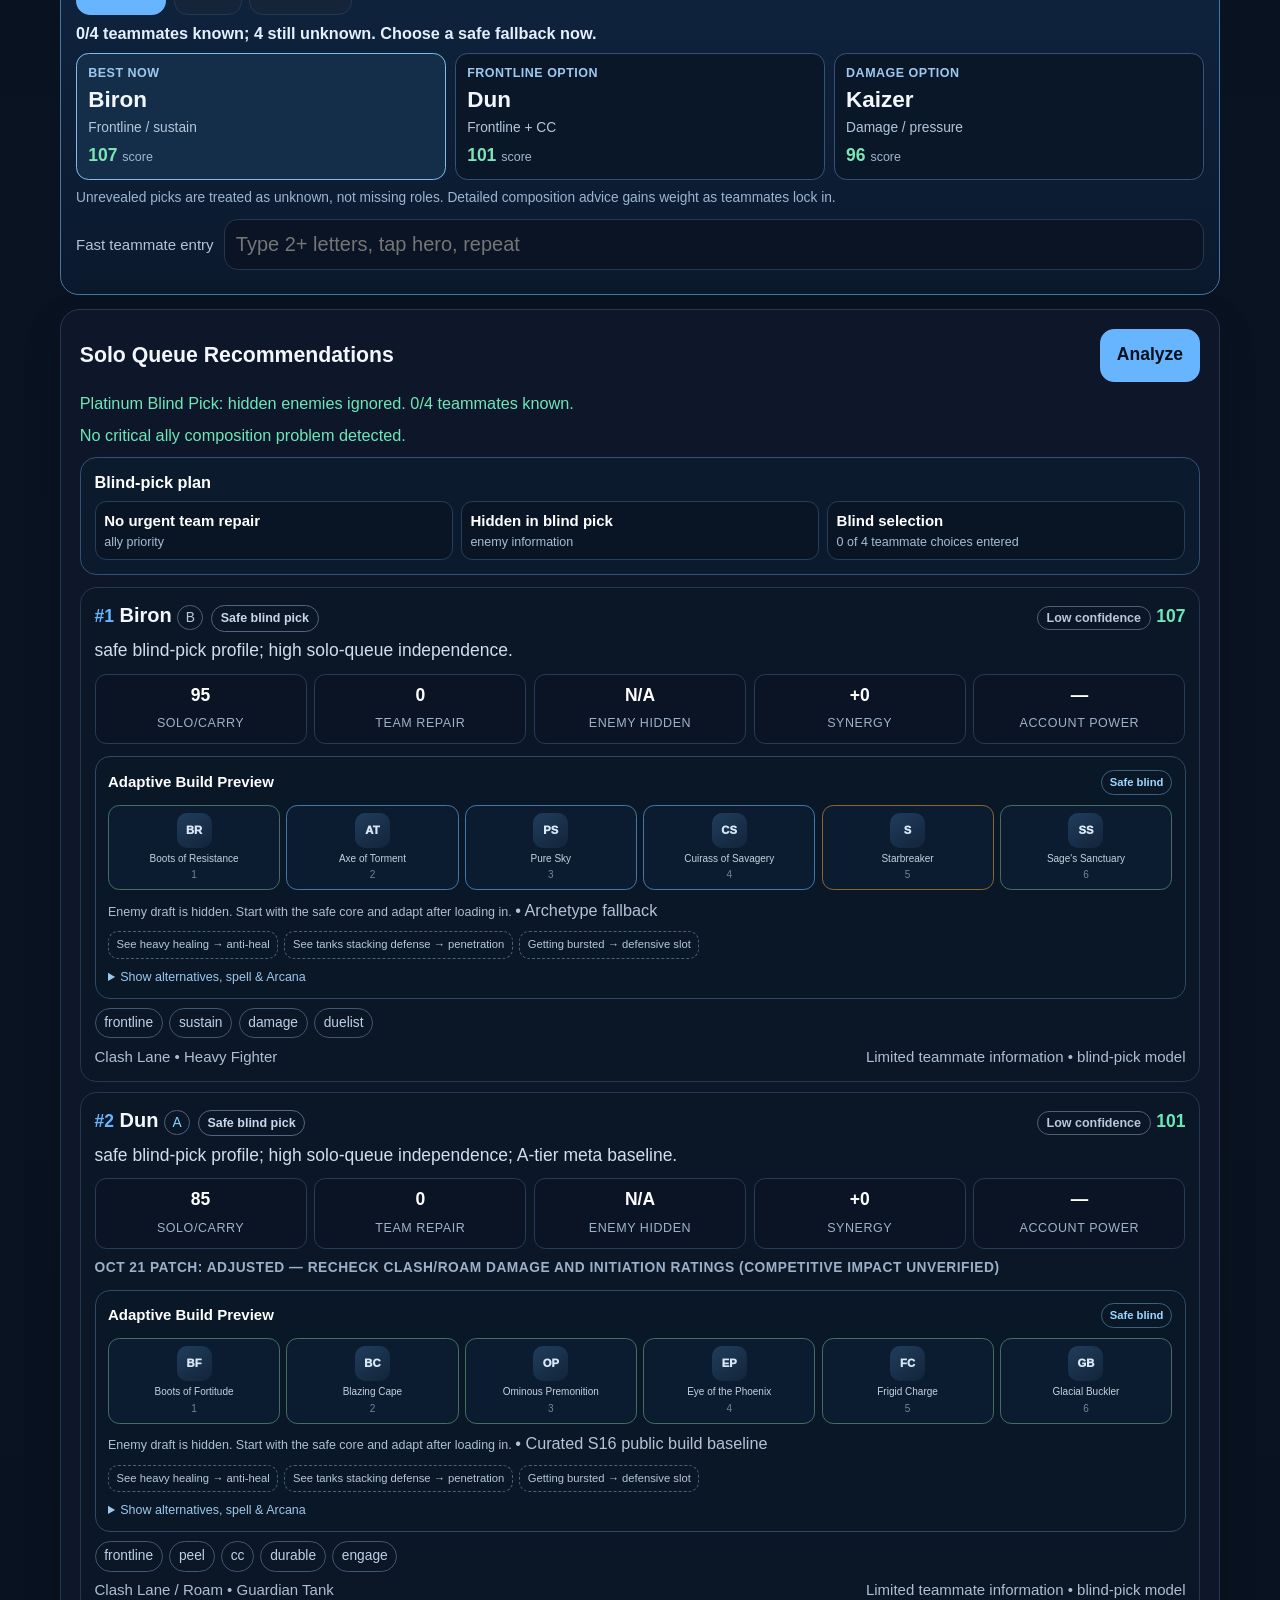
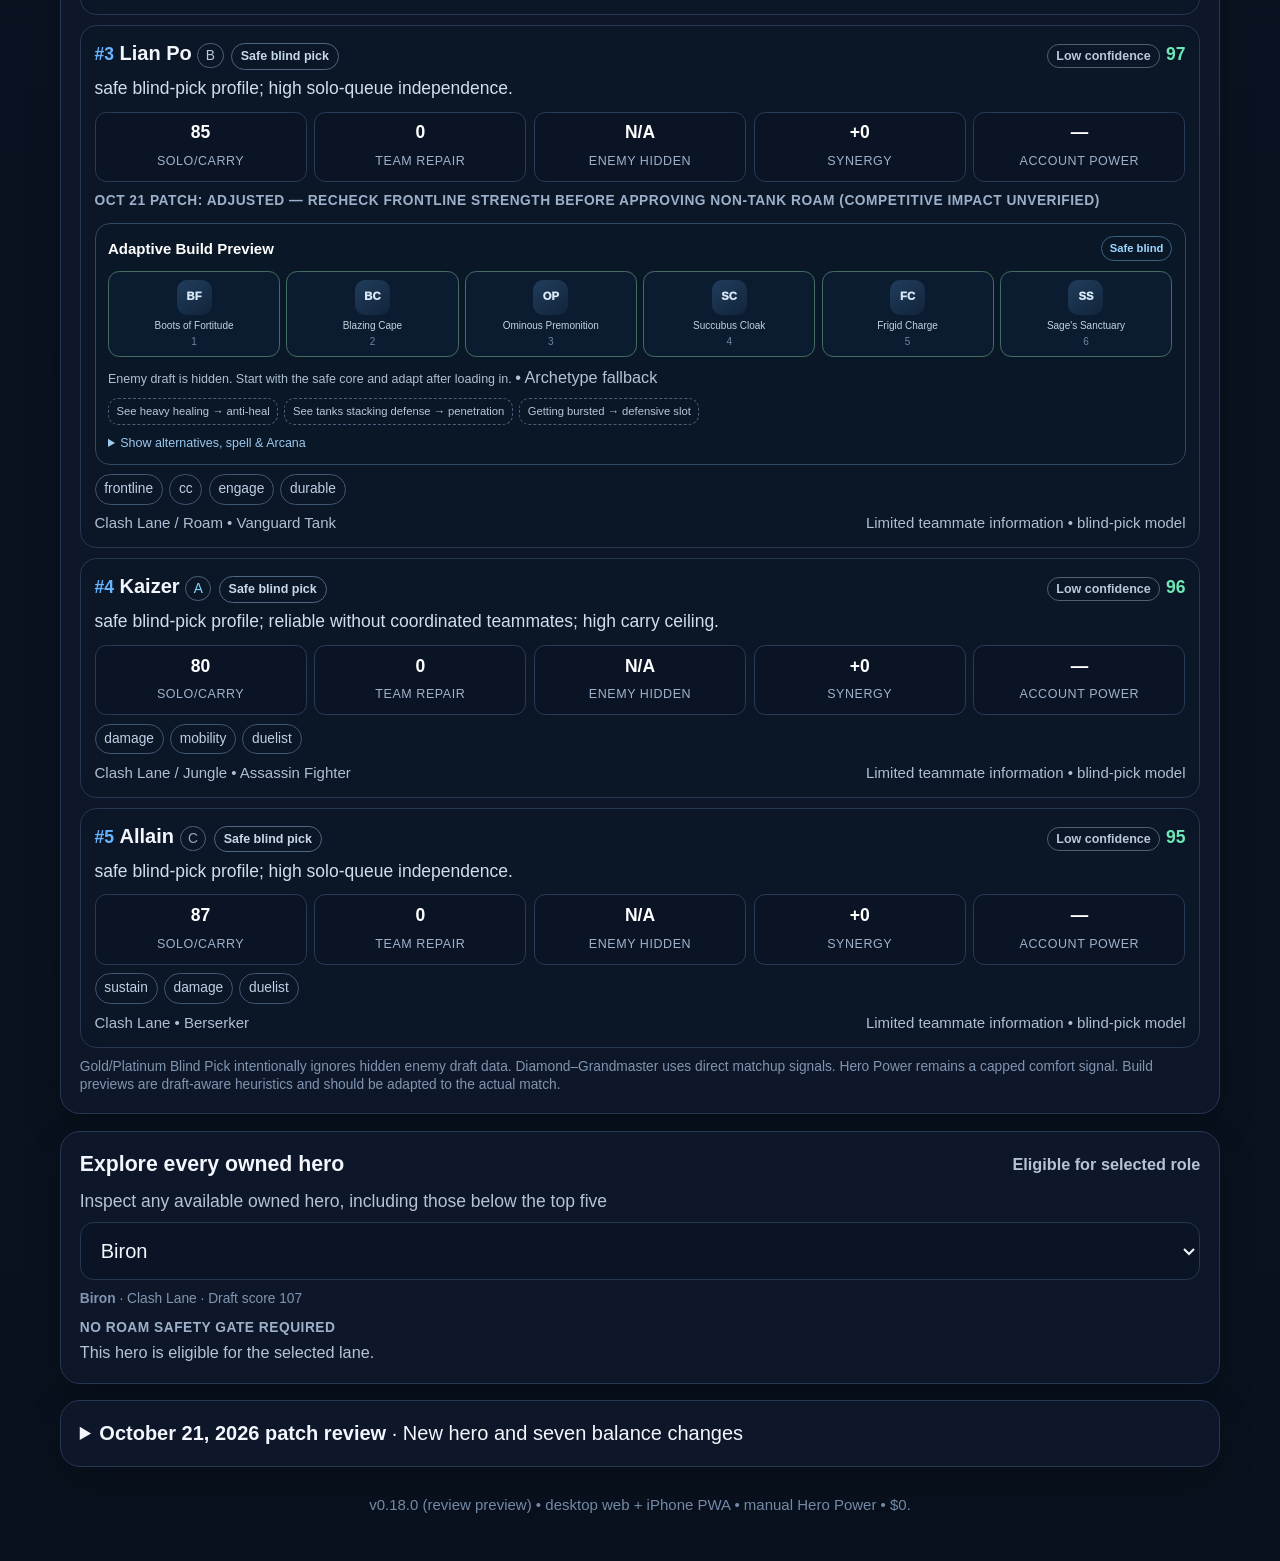
==== commit 0be266df: "Add owned hero explorer, match intent selector, and Oct 21 patch review" ====
--- a/index.html
+++ b/index.html
@@ -291,6 +291,12 @@
 </div>
 
 <section id="draftTab">
+<div class="panel"><div class="section-title"><span>Draft Objective</span><span class="muted">Saved separately by account</span></div>
+<label for="matchIntent">Recommendation intent</label><select id="matchIntent">
+<option value="ranked">Competitive / Ranked — only validated non-tank Roam auto-picks</option>
+<option value="normal">Normal Match / Learning — show conditional hero alternatives</option>
+</select><div class="source-note">Conditional non-tank Roam picks are for manual evaluation, not guaranteed safe. The safety model has not achieved a measured 99% accuracy rate.</div>
+</div>
 <div class="panel"><div class="grid">
 <div><label>Account</label><select id="accountSelect"></select></div>
 <div><label>Your role</label><select id="roleSelect"><option>Clash Lane</option><option>Jungle</option><option>Mid Lane</option><option>Farm Lane</option><option>Roam</option></select></div>
@@ -335,9 +341,19 @@
   <div class="quick-matches" id="quickAllyMatches"></div>
 </div>
 <div class="panel"><div class="section-title"><span>Solo Queue Recommendations</span><button type="button" class="btn primary" id="analyzeBtn">Analyze</button></div><div id="teamIssues"></div><div id="draftSummary"></div><div id="recommendations"><div class="muted">Recommendations update automatically as teammate selections change.</div></div><div class="source-note">Gold/Platinum Blind Pick intentionally ignores hidden enemy draft data. Diamond–Grandmaster uses direct matchup signals. Hero Power remains a capped comfort signal. Build previews are draft-aware heuristics and should be adapted to the actual match.</div></div>
+<div class="panel"><div class="section-title"><span>Explore every owned hero</span><span class="muted">Eligible for selected role</span></div>
+<label for="heroExplorer">Inspect any available owned hero, including those below the top five</label>
+<select id="heroExplorer"></select><div id="heroExplorerResult" class="source-note" aria-live="polite"></div></div>
+<div class="panel"><details><summary><strong>October 21, 2026 patch review</strong> · New hero and seven balance changes</summary>
+<div class="source-note">New: <strong>Dunshan</strong> (Roam, tank/support). Provisional profile: projectile-blocking shield, enemy displacement and tower protection.</div>
+<div class="source-note">Buffed: <strong>Sun Ce, Yuhuan, Lady Sun, Arke.</strong> Reassess role strength, carry support, and dive threats.</div>
+<div class="source-note">Adjusted: <strong>Zilong, Lian Po, Dun.</strong> Reassess their damage, durability and reliability as frontline or Jungle picks.</div>
+<div class="source-note">No automatic tier promotion or numerical win-rate claims until post-patch data is validated. Cosmetic and event updates do not affect the draft model.</div>
+<div class="source-note"><a href="https://www.honorofkings.com/global-en/news-detail.html?content_id=aca43154a906da4284abe1ea47fe9521f856&amp;father_content_id=aca43154a906da4284abe1ea47fe9521f856&amp;sid=576" target="_blank" rel="noopener noreferrer">Official October 21 update announcement</a></div>
+</details></div>
 </section>
 
-<section id="rosterTab" class="hidden"><div class="panel"><div class="section-title"><span>Owned Heroes</span><span class="muted"><span id="ownedCount"></span> / 118</span></div><input id="rosterSearch" type="text" placeholder="Search hero, alias, lane or archetype..."/><div class="modebar" id="rosterFilters"></div><div class="hero-list" id="rosterList"></div></div></section>
+<section id="rosterTab" class="hidden"><div class="panel"><div class="section-title"><span>Owned Heroes</span><span class="muted"><span id="ownedCount"></span> / 120</span></div><input id="rosterSearch" type="text" placeholder="Search hero, alias, lane or archetype..."/><div class="modebar" id="rosterFilters"></div><div class="hero-list" id="rosterList"></div></div></section>
 
 <section id="powerTab" class="hidden">
 <div class="panel">
@@ -410,8 +426,9 @@
   </div>
   <div class="account-note" id="backupStatus">Automatic pre-migration and last-known-good snapshots are kept locally when possible.</div>
 </div></div></section>
-<div class="footer">v0.17.5 • desktop web + iPhone PWA • manual Hero Power • $0.</div>
-</div>
-
-<script src="./app.js?v=0175-flex-lanes"></script>
+<div class="footer">v0.18.0 (review preview) • desktop web + iPhone PWA • manual Hero Power • $0.</div>
+</div>
+
+<script src="./draft-safety.js?v=0180-dunshan"></script>
+<script src="./app.js?v=0180-dunshan"></script>
 </body></html>
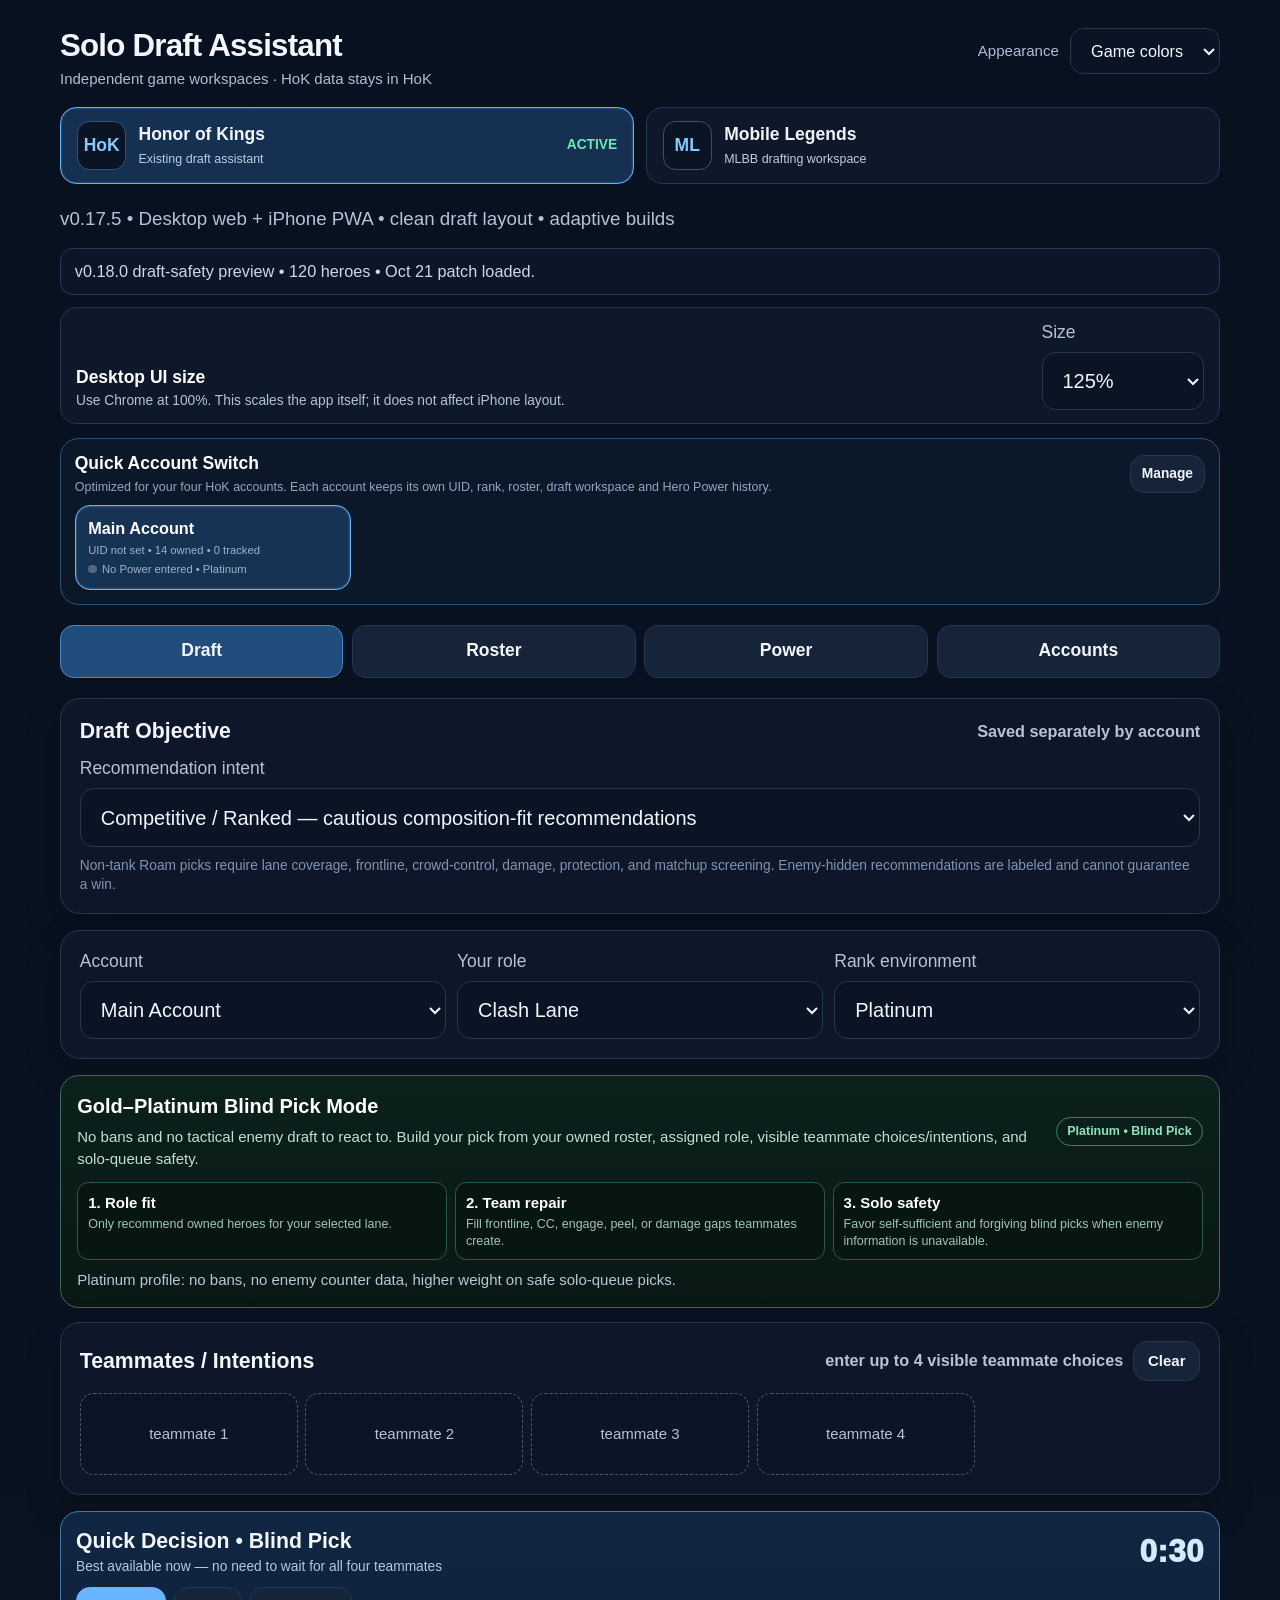
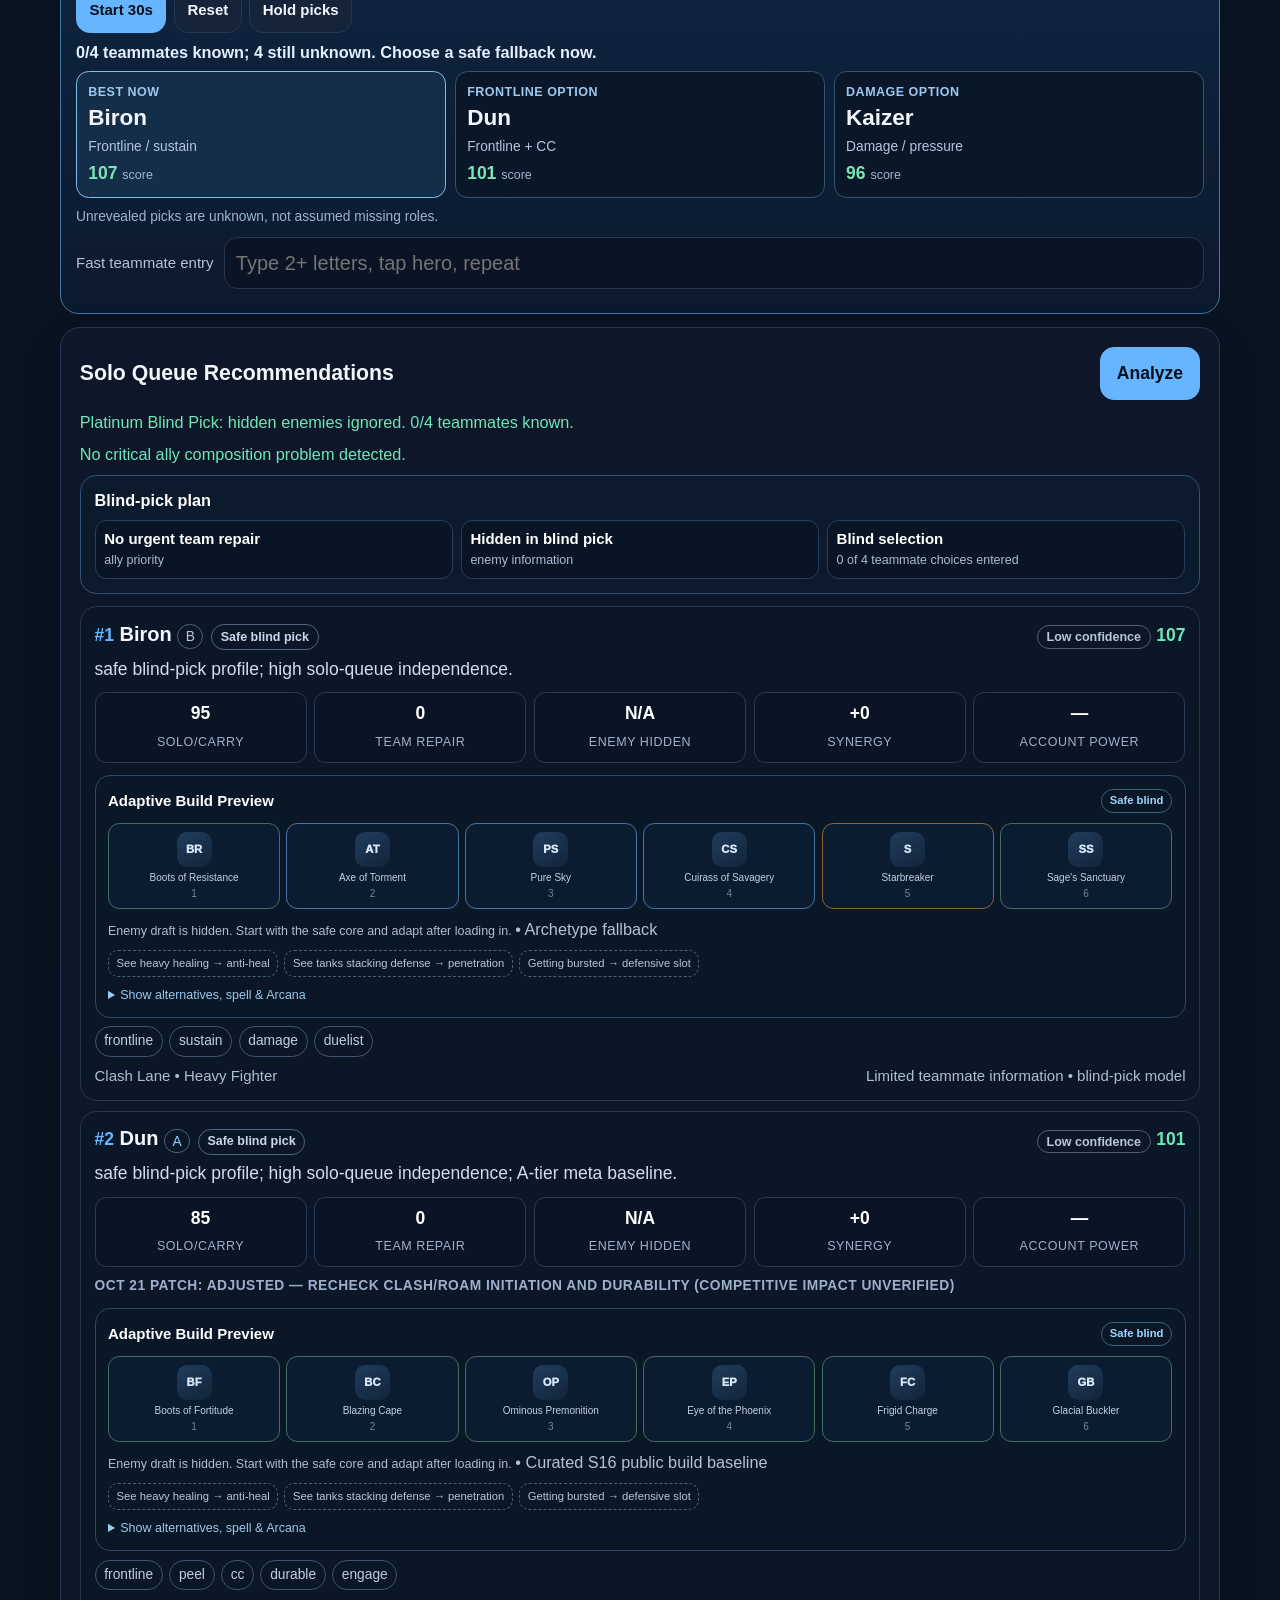
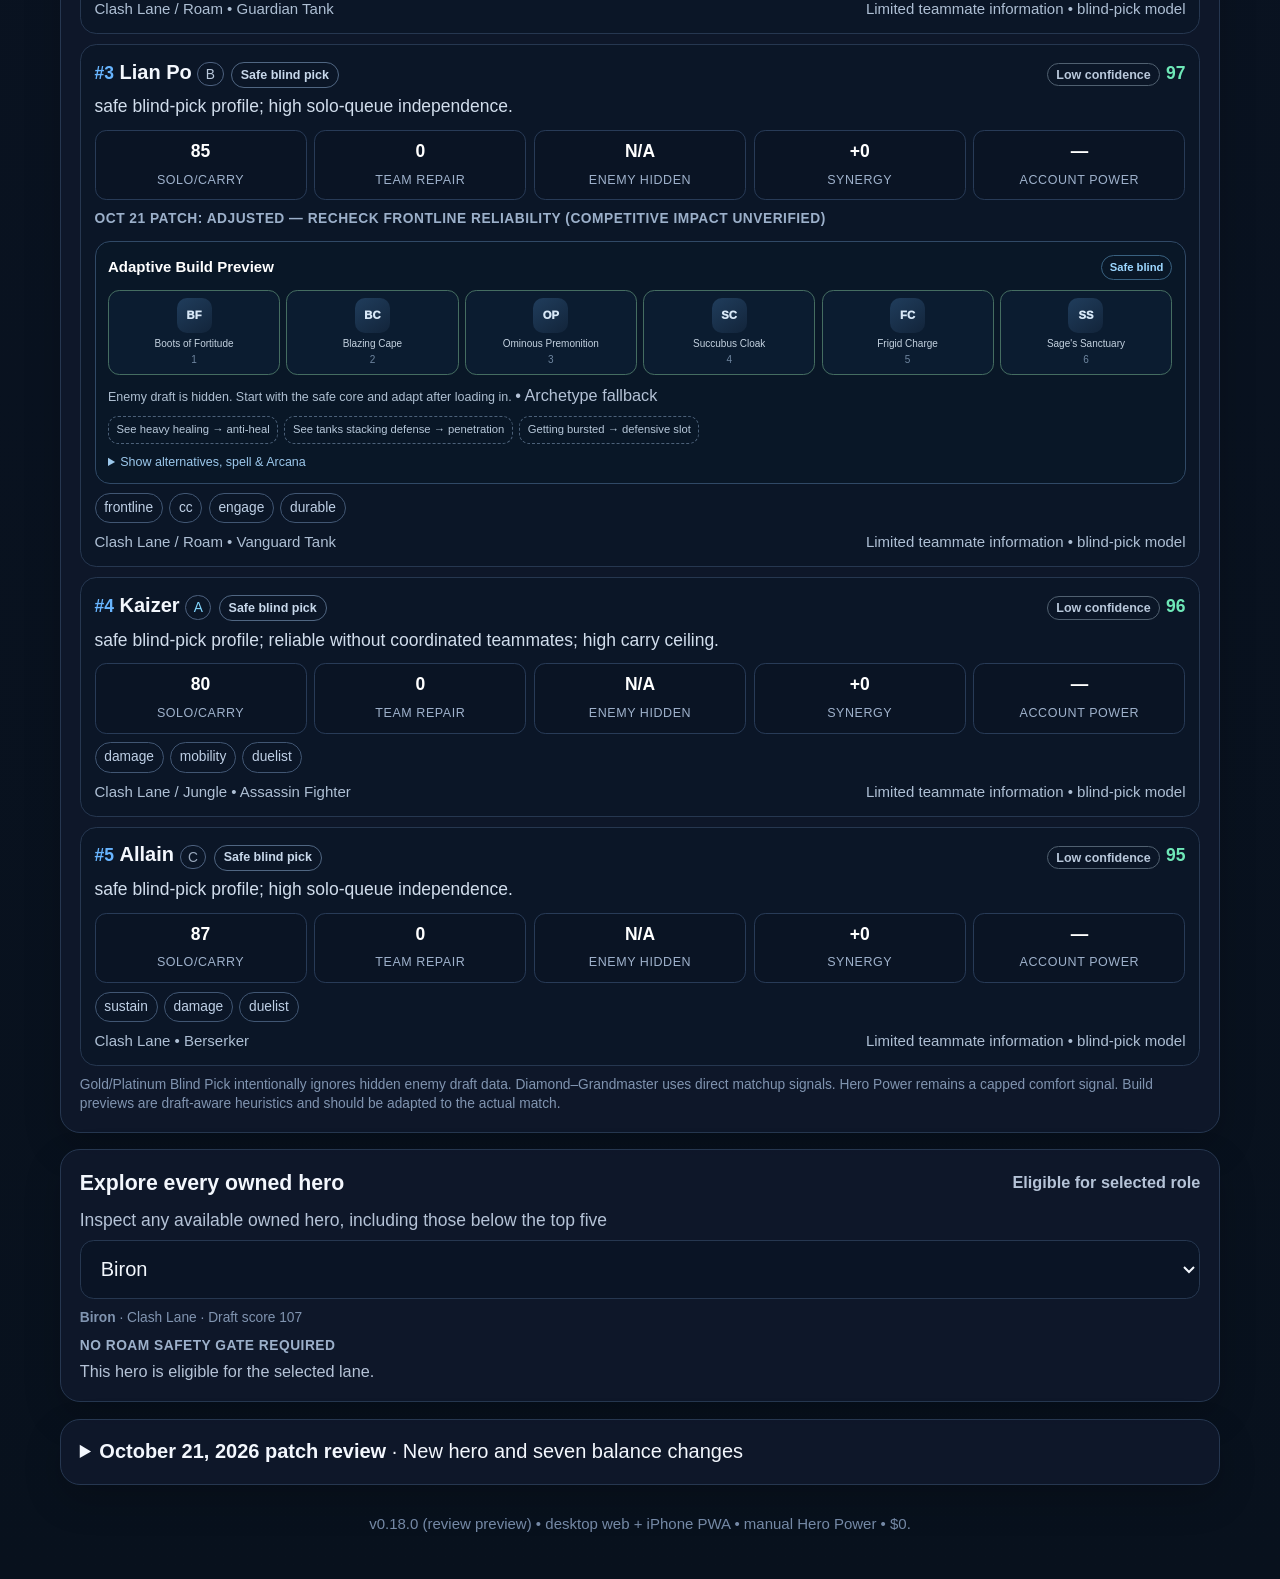
==== commit 67ca6d93: "Clarify non-tank Roam compatibility decisions are not literal 99 percent promises" ====
--- a/index.html
+++ b/index.html
@@ -293,9 +293,9 @@
 <section id="draftTab">
 <div class="panel"><div class="section-title"><span>Draft Objective</span><span class="muted">Saved separately by account</span></div>
 <label for="matchIntent">Recommendation intent</label><select id="matchIntent">
-<option value="ranked">Competitive / Ranked — only validated non-tank Roam auto-picks</option>
-<option value="normal">Normal Match / Learning — show conditional hero alternatives</option>
-</select><div class="source-note">Conditional non-tank Roam picks are for manual evaluation, not guaranteed safe. The safety model has not achieved a measured 99% accuracy rate.</div>
+<option value="ranked">Competitive / Ranked — cautious composition-fit recommendations</option>
+<option value="normal">Normal Match / Learning — consider more playable hero alternatives</option>
+</select><div class="source-note">Non-tank Roam picks require lane coverage, frontline, crowd-control, damage, protection, and matchup screening. Enemy-hidden recommendations are labeled and cannot guarantee a win.</div>
 </div>
 <div class="panel"><div class="grid">
 <div><label>Account</label><select id="accountSelect"></select></div>
